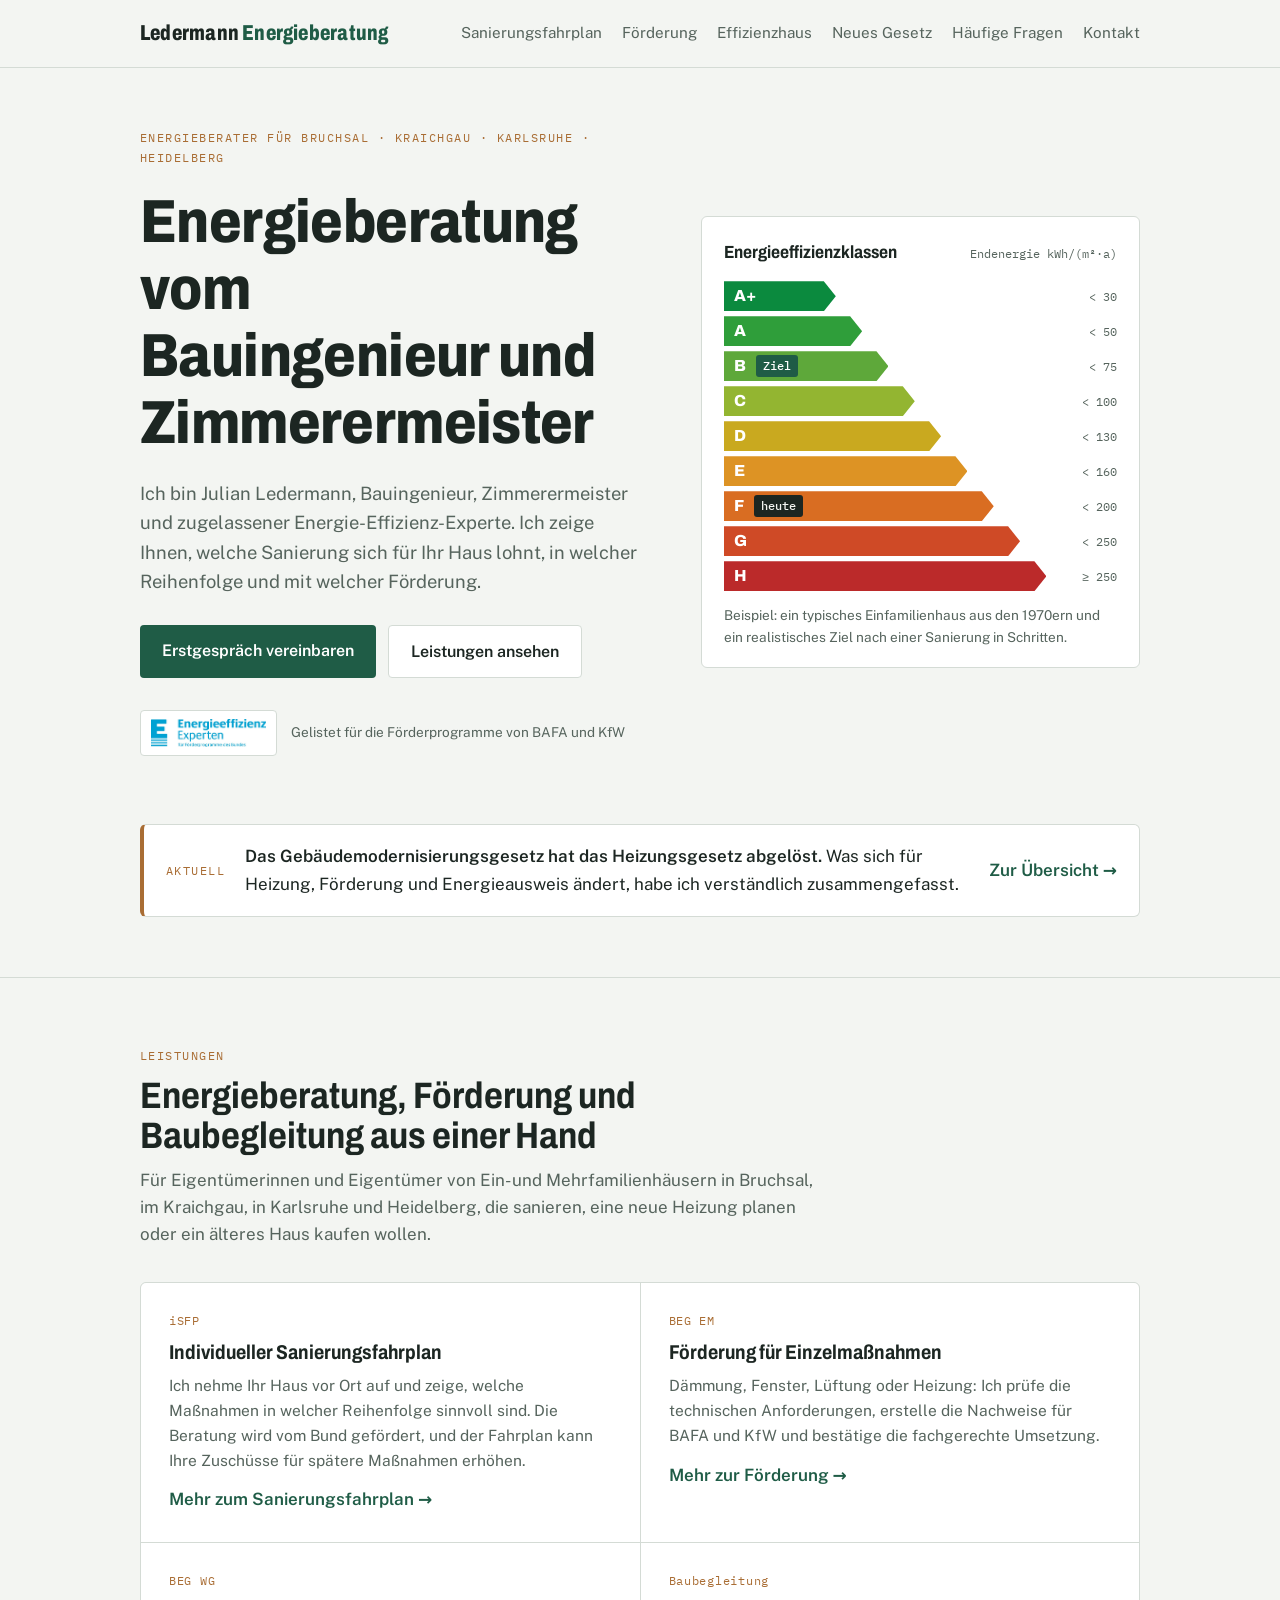
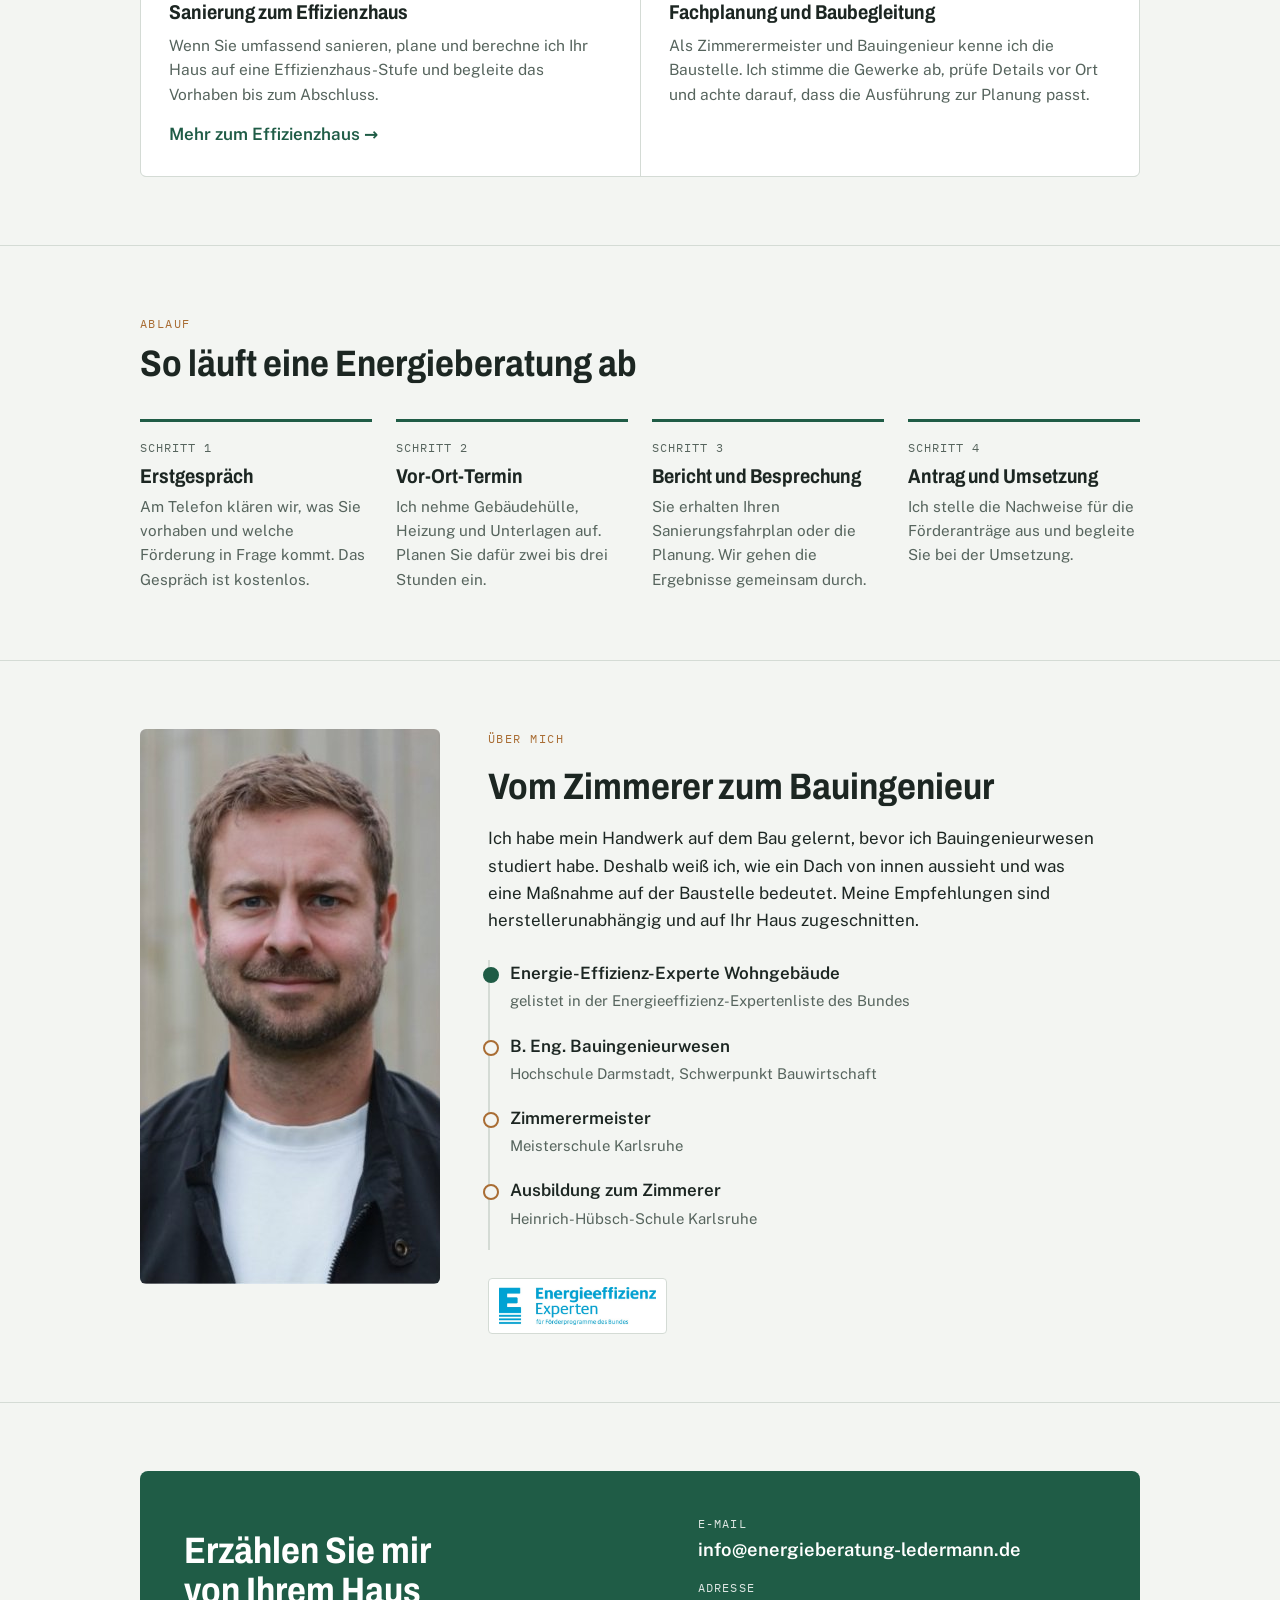
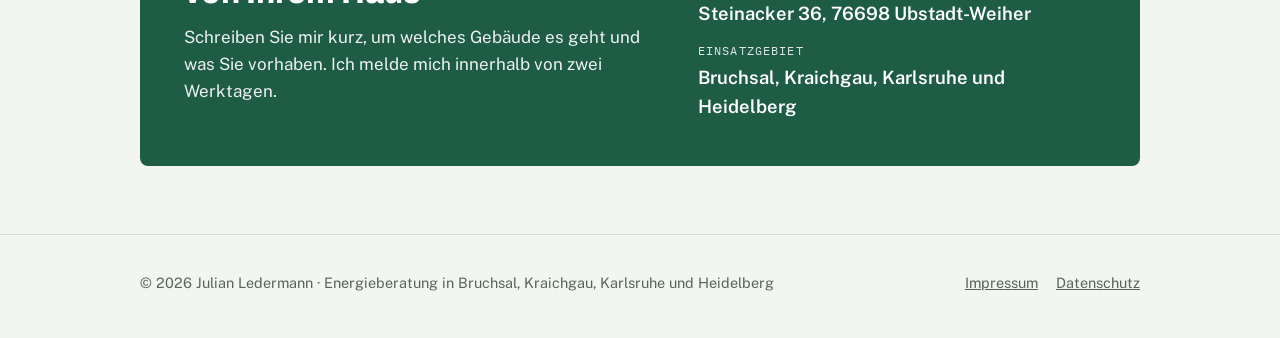
==== index.html @ bfbac35c "Foto ergänzt, Telefon und USt-ID entfernt Co-Authored-By: Claude Opus 5.5 <noreply@anthropic.com> Cl" ====
<!doctype html>
<html lang="de">
<head>
<meta charset="utf-8">
<meta name="viewport" content="width=device-width, initial-scale=1, viewport-fit=cover">
<title>Energieberater in Bruchsal, Karlsruhe & Kraichgau | Julian Ledermann</title>
<meta name="description" content="Energieberatung für Wohngebäude in Bruchsal, im Kraichgau, in Karlsruhe und Heidelberg: Sanierungsfahrplan, BAFA- und KfW-Förderung, Effizienzhaus. Zimmerermeister und Bauingenieur.">
<link rel="canonical" href="https://energieberatung-ledermann.de/">
<meta property="og:type" content="website">
<meta property="og:title" content="Energieberater in Bruchsal, Karlsruhe & Kraichgau | Julian Ledermann">
<meta property="og:description" content="Energieberatung für Wohngebäude in Bruchsal, im Kraichgau, in Karlsruhe und Heidelberg: Sanierungsfahrplan, BAFA- und KfW-Förderung, Effizienzhaus. Zimmerermeister und Bauingenieur.">
<meta property="og:url" content="https://energieberatung-ledermann.de/">
<meta property="og:locale" content="de_DE">
<meta name="claude:viewport-fit-sides" content="cover">
<link rel="stylesheet" href="styles.css">
<script type="application/ld+json">{"@context": "https://schema.org", "@type": "ProfessionalService", "@id": "https://energieberatung-ledermann.de/#business", "name": "Ledermann Energieberatung", "url": "https://energieberatung-ledermann.de/", "description": "Energieberatung für Wohngebäude: individueller Sanierungsfahrplan (iSFP), Förderung für Einzelmaßnahmen und Sanierung zum Effizienzhaus.", "founder": {"@type": "Person", "name": "Julian Ledermann", "jobTitle": "Energieberater, Zimmerermeister, Bauingenieur (B. Eng.)"}, "areaServed": [{"@type": "Place", "name": "Bruchsal"}, {"@type": "Place", "name": "Kraichgau"}, {"@type": "Place", "name": "Karlsruhe"}, {"@type": "Place", "name": "Heidelberg"}], "address": {"@type": "PostalAddress", "streetAddress": "Steinacker 36", "postalCode": "76698", "addressLocality": "Ubstadt-Weiher", "addressRegion": "Baden-Württemberg", "addressCountry": "DE"}, "email": "info@energieberatung-ledermann.de", "knowsAbout": ["Energieberatung", "Sanierungsfahrplan", "BEG-Förderung", "Effizienzhaus", "Gebäudesanierung"]}</script>
<script type="application/ld+json">{"@context": "https://schema.org", "@type": "WebSite", "name": "Ledermann Energieberatung", "url": "https://energieberatung-ledermann.de/"}</script>
</head>
<body>
<header class="top">
  <div class="wrap">
    <a class="logo" href="index.html">Ledermann <span>Energieberatung</span></a>
    <nav class="main" aria-label="Hauptnavigation">
      <a href="sanierungsfahrplan.html">Sanierungsfahrplan</a>
      <a href="foerderung.html">Förderung</a>
      <a href="effizienzhaus.html">Effizienzhaus</a>
      <a href="gebaeudemodernisierungsgesetz.html">Neues Gesetz</a>
      <a href="fragen.html">Häufige Fragen</a>
      <a href="index.html#kontakt">Kontakt</a>
    </nav>
  </div>
</header>
<main id="top">
  <section class="hero">
    <div class="wrap">
      <div class="copy">
        <span class="eyebrow">Energieberater für Bruchsal · Kraichgau · Karlsruhe · Heidelberg</span>
        <h1>Energieberatung vom Bauingenieur und Zimmerermeister</h1>
        <div class="strip">
          <div class="strip-bar" aria-label="Energieklassen A+ bis H, heute F, Ziel B">
            <span class="seg" style="background:#0b8a3e">A+</span>
            <span class="seg" style="background:#2f9e3a">A</span>
            <span class="seg goal" style="background:#5ea83a">B</span>
            <span class="seg" style="background:#93b531">C</span>
            <span class="seg" style="background:#c9a91f">D</span>
            <span class="seg" style="background:#dd9324">E</span>
            <span class="seg now" style="background:#d96d22">F</span>
            <span class="seg" style="background:#cf4a26">G</span>
            <span class="seg" style="background:#bb2a2a">H</span>
          </div>
          <p class="strip-cap">Beispiel: ein typisches Haus aus den 1970ern, von Energieklasse F zu einem realistischen Ziel.</p>
        </div>
        <p class="lead">Ich bin Julian Ledermann, Bauingenieur, Zimmerermeister und zugelassener Energie-Effizienz-Experte. Ich zeige Ihnen, welche Sanierung sich für Ihr Haus lohnt, in welcher Reihenfolge und mit welcher Förderung.</p>
        <div class="cta">
          <a class="btn primary" href="#kontakt">Erstgespräch vereinbaren</a>
          <a class="btn ghost" href="#leistungen">Leistungen ansehen</a>
        </div>
        <div class="seal">
          <img src="eee-logo.jpg" alt="Energieeffizienz-Experten für Förderprogramme des Bundes" width="965" height="234">
          <span>Gelistet für die Förderprogramme von BAFA und KfW</span>
        </div>
      </div>
      <figure class="scale" aria-label="Energieeffizienzklassen nach Gebäudeenergiegesetz">
        <div class="scale-head"><b>Energieeffizienzklassen</b><small>Endenergie kWh/(m²·a)</small></div>
        <div class="rows">
          <div class="row"><div class="bar" style="width:34%;background:#0b8a3e">A+</div><span class="kwh">&lt; 30</span></div>
          <div class="row"><div class="bar" style="width:42%;background:#2f9e3a">A</div><span class="kwh">&lt; 50</span></div>
          <div class="row"><div class="bar" style="width:50%;background:#5ea83a">B<span class="tag goal">Ziel</span></div><span class="kwh">&lt; 75</span></div>
          <div class="row"><div class="bar" style="width:58%;background:#93b531">C</div><span class="kwh">&lt; 100</span></div>
          <div class="row"><div class="bar" style="width:66%;background:#c9a91f">D</div><span class="kwh">&lt; 130</span></div>
          <div class="row"><div class="bar" style="width:74%;background:#dd9324">E</div><span class="kwh">&lt; 160</span></div>
          <div class="row"><div class="bar" style="width:82%;background:#d96d22">F<span class="tag now">heute</span></div><span class="kwh">&lt; 200</span></div>
          <div class="row"><div class="bar" style="width:90%;background:#cf4a26">G</div><span class="kwh">&lt; 250</span></div>
          <div class="row"><div class="bar" style="width:98%;background:#bb2a2a">H</div><span class="kwh">≥ 250</span></div>
        </div>
        <figcaption class="scale-foot">Beispiel: ein typisches Einfamilienhaus aus den 1970ern und ein realistisches Ziel nach einer Sanierung in Schritten.</figcaption>
      </figure>
    </div>
  </section>

  <section class="news">
    <div class="wrap">
      <div class="news-box">
        <span class="eyebrow">Aktuell</span>
        <p><b>Das Gebäudemodernisierungsgesetz hat das Heizungsgesetz abgelöst.</b> Was sich für Heizung, Förderung und Energieausweis ändert, habe ich verständlich zusammengefasst.</p>
        <a class="more" href="gebaeudemodernisierungsgesetz.html">Zur Übersicht</a>
      </div>
    </div>
  </section>

  <section class="block" id="leistungen">
    <div class="wrap">
      <div class="sec-head">
        <span class="eyebrow">Leistungen</span>
        <h2>Energieberatung, Förderung und Baubegleitung aus einer Hand</h2>
        <p>Für Eigentümerinnen und Eigentümer von Ein- und Mehrfamilienhäusern in Bruchsal, im Kraichgau, in Karlsruhe und Heidelberg, die sanieren, eine neue Heizung planen oder ein älteres Haus kaufen wollen.</p>
      </div>
      <div class="services">
        <article class="service">
          <span class="abbr">iSFP</span>
          <h3>Individueller Sanierungsfahrplan</h3>
          <p>Ich nehme Ihr Haus vor Ort auf und zeige, welche Maßnahmen in welcher Reihenfolge sinnvoll sind. Die Beratung wird vom Bund gefördert, und der Fahrplan kann Ihre Zuschüsse für spätere Maßnahmen erhöhen.</p>
          <a class="more" href="sanierungsfahrplan.html">Mehr zum Sanierungsfahrplan</a>
        </article>
        <article class="service">
          <span class="abbr">BEG EM</span>
          <h3>Förderung für Einzelmaßnahmen</h3>
          <p>Dämmung, Fenster, Lüftung oder Heizung: Ich prüfe die technischen Anforderungen, erstelle die Nachweise für BAFA und KfW und bestätige die fachgerechte Umsetzung.</p>
          <a class="more" href="foerderung.html">Mehr zur Förderung</a>
        </article>
        <article class="service">
          <span class="abbr">BEG WG</span>
          <h3>Sanierung zum Effizienzhaus</h3>
          <p>Wenn Sie umfassend sanieren, plane und berechne ich Ihr Haus auf eine Effizienzhaus-Stufe und begleite das Vorhaben bis zum Abschluss.</p>
          <a class="more" href="effizienzhaus.html">Mehr zum Effizienzhaus</a>
        </article>
        <article class="service">
          <span class="abbr">Baubegleitung</span>
          <h3>Fachplanung und Baubegleitung</h3>
          <p>Als Zimmerermeister und Bauingenieur kenne ich die Baustelle. Ich stimme die Gewerke ab, prüfe Details vor Ort und achte darauf, dass die Ausführung zur Planung passt.</p>
        </article>
      </div>
    </div>
  </section>

  <section class="block" id="ablauf">
    <div class="wrap">
      <div class="sec-head">
        <span class="eyebrow">Ablauf</span>
        <h2>So läuft eine Energieberatung ab</h2>
      </div>
      <ol class="steps">
        <li><h3>Erstgespräch</h3><p>Am Telefon klären wir, was Sie vorhaben und welche Förderung in Frage kommt. Das Gespräch ist kostenlos.</p></li>
        <li><h3>Vor-Ort-Termin</h3><p>Ich nehme Gebäudehülle, Heizung und Unterlagen auf. Planen Sie dafür zwei bis drei Stunden ein.</p></li>
        <li><h3>Bericht und Besprechung</h3><p>Sie erhalten Ihren Sanierungsfahrplan oder die Planung. Wir gehen die Ergebnisse gemeinsam durch.</p></li>
        <li><h3>Antrag und Umsetzung</h3><p>Ich stelle die Nachweise für die Förderanträge aus und begleite Sie bei der Umsetzung.</p></li>
      </ol>
    </div>
  </section>

  <section class="block" id="ueber-mich">
    <div class="wrap about">
      <img class="portrait" src="julian-ledermann.jpg" alt="Julian Ledermann, Energieberater, Bauingenieur und Zimmerermeister" width="444" height="555">
      <div class="text">
        <span class="eyebrow">Über mich</span>
        <h2>Vom Zimmerer zum Bauingenieur</h2>
        <p>Ich habe mein Handwerk auf dem Bau gelernt, bevor ich Bauingenieurwesen studiert habe. Deshalb weiß ich, wie ein Dach von innen aussieht und was eine Maßnahme auf der Baustelle bedeutet. Meine Empfehlungen sind herstellerunabhängig und auf Ihr Haus zugeschnitten.</p>
        <ul class="timeline">
          <li><b>Energie-Effizienz-Experte Wohngebäude</b><span>gelistet in der Energieeffizienz-Expertenliste des Bundes</span></li>
          <li><b>B. Eng. Bauingenieurwesen</b><span>Hochschule Darmstadt, Schwerpunkt Bauwirtschaft</span></li>
          <li><b>Zimmerermeister</b><span>Meisterschule Karlsruhe</span></li>
          <li><b>Ausbildung zum Zimmerer</b><span>Heinrich-Hübsch-Schule Karlsruhe</span></li>
        </ul>
        <div class="seal"><img src="eee-logo.jpg" alt="Energieeffizienz-Experten für Förderprogramme des Bundes" width="965" height="234"></div>
      </div>
    </div>
  </section>

  <section class="block" id="kontakt">
    <div class="wrap">
      <div class="contact">
        <div>
          <h2>Erzählen Sie mir von Ihrem Haus</h2>
          <p>Schreiben Sie mir kurz, um welches Gebäude es geht und was Sie vorhaben. Ich melde mich innerhalb von zwei Werktagen.</p>
        </div>
        <dl>
          <div><dt>E-Mail</dt><dd>info@energieberatung-ledermann.de</dd></div>
          <div><dt>Adresse</dt><dd>Steinacker 36, 76698 Ubstadt-Weiher</dd></div>
          <div><dt>Einsatzgebiet</dt><dd>Bruchsal, Kraichgau, Karlsruhe und Heidelberg</dd></div>
        </dl>
      </div>
    </div>
  </section>
</main>
<footer>
  <div class="wrap">
    <span>© 2026 Julian Ledermann · Energieberatung in Bruchsal, Kraichgau, Karlsruhe und Heidelberg</span>
    <nav aria-label="Rechtliches">
      <a href="impressum.html">Impressum</a>
      <a href="datenschutz.html">Datenschutz</a>
    </nav>
  </div>
</footer>
</body>
</html>
---- styles.css ----
/* Schriften lokal eingebunden (keine Verbindung zu Google) */
@font-face { font-family: "Archivo"; src: url("fonts/archivo-latin-wdth-normal.woff2") format("woff2"); font-weight: 100 900; font-stretch: 62% 125%; font-style: normal; font-display: swap; }
@font-face { font-family: "Public Sans"; src: url("fonts/public-sans-latin-400-normal.woff2") format("woff2"); font-weight: 400; font-display: swap; }
@font-face { font-family: "Public Sans"; src: url("fonts/public-sans-latin-500-normal.woff2") format("woff2"); font-weight: 500; font-display: swap; }
@font-face { font-family: "Public Sans"; src: url("fonts/public-sans-latin-600-normal.woff2") format("woff2"); font-weight: 600; font-display: swap; }
@font-face { font-family: "IBM Plex Mono"; src: url("fonts/ibm-plex-mono-latin-400-normal.woff2") format("woff2"); font-weight: 400; font-display: swap; }
@font-face { font-family: "IBM Plex Mono"; src: url("fonts/ibm-plex-mono-latin-500-normal.woff2") format("woff2"); font-weight: 500; font-display: swap; }

/* Layout: schmale Textspalte, Energieklassen-Skala als roter Faden; immer hell */
:root {
  --bg: #f3f5f2;
  --surface: #ffffff;
  --fg: #1c2622;
  --muted: #56645d;
  --line: #d4dbd5;
  --accent: #1f5c46;
  --accent-ink: #ffffff;
  --wood: #a96d34;
  --ph: #fff4d6;
  --ph-line: #d9a93a;
  --font-display: "Archivo", "Arial Narrow", system-ui, sans-serif;
  --font-body: "Public Sans", system-ui, -apple-system, "Segoe UI", sans-serif;
  --font-mono: "IBM Plex Mono", ui-monospace, Menlo, monospace;
  color-scheme: light;
}
:root[data-theme="dark"] { color-scheme: light; }
* { box-sizing: border-box; }
html { scroll-behavior: smooth; }
@media (prefers-reduced-motion: reduce) { html { scroll-behavior: auto; } }
body {
  margin: 0; background: var(--bg); color: var(--fg);
  font-family: var(--font-body); font-size: 17px; line-height: 1.6;
}
img { max-width: 100%; }
.wrap {
  max-width: 1040px; margin: 0 auto;
  padding-left: max(20px, env(safe-area-inset-left, 0px));
  padding-right: max(20px, env(safe-area-inset-right, 0px));
}
h1, h2, h3 { font-family: var(--font-display); font-stretch: 85%; line-height: 1.1; text-wrap: balance; margin: 0; }
h1 { font-size: clamp(2.2rem, 5.6vw, 3.8rem); font-weight: 800; letter-spacing: -0.01em; }
h2 { font-size: clamp(1.6rem, 3.4vw, 2.3rem); font-weight: 700; }
h3 { font-size: 1.25rem; font-weight: 700; }
p { margin: 0; }
a { color: var(--accent); }
a:focus-visible, button:focus-visible, summary:focus-visible { outline: 3px solid var(--wood); outline-offset: 3px; }
.eyebrow { font-family: var(--font-mono); font-size: 0.78rem; letter-spacing: 0.12em; text-transform: uppercase; color: var(--wood); }
.ph { background: var(--ph); outline: 1px dashed var(--ph-line); border-radius: 3px; padding: 0 4px; color: var(--fg); }

/* Header */
header.top { border-bottom: 1px solid var(--line); background: var(--bg); }
header.top .wrap { display: flex; justify-content: space-between; align-items: center; gap: 12px 24px; padding-block: 16px; flex-wrap: wrap; }
.logo { font-family: var(--font-display); font-weight: 800; font-stretch: 75%; font-size: 1.35rem; text-decoration: none; color: var(--fg); letter-spacing: 0.01em; }
.logo span { color: var(--accent); }
nav.main { display: flex; gap: 6px 20px; flex-wrap: wrap; }
nav.main a { color: var(--muted); text-decoration: none; font-size: 0.95rem; }
nav.main a:hover, nav.main a[aria-current="page"] { color: var(--fg); }
nav.main a[aria-current="page"] { text-decoration: underline; text-decoration-color: var(--wood); text-underline-offset: 5px; text-decoration-thickness: 2px; }

/* Hero Startseite */
.hero .wrap { display: grid; grid-template-columns: 1.15fr 1fr; gap: 56px; padding-block: 60px 68px; align-items: center; }
.hero .copy { display: grid; gap: 22px; min-width: 0; }
.lead { font-size: 1.15rem; color: var(--muted); max-width: 34em; }
.cta { display: flex; gap: 12px; flex-wrap: wrap; margin-top: 6px; }
.btn { display: inline-block; padding: 13px 22px; border-radius: 4px; font-weight: 600; text-decoration: none; font-size: 1rem; }
.btn.primary { background: var(--accent); color: var(--accent-ink); }
.btn.ghost { border: 1.5px solid var(--line); color: var(--fg); background: var(--surface); }
.seal { display: flex; align-items: center; gap: 14px; flex-wrap: wrap; margin-top: 10px; font-size: 0.85rem; color: var(--muted); }
.seal img { display: block; height: 46px; width: auto; background: #fff; padding: 8px 10px; border-radius: 4px; border: 1px solid var(--line); }
.about .seal img { height: 56px; }

/* Energieklassen-Skala */
.scale { background: var(--surface); border: 1px solid var(--line); border-radius: 6px; padding: 22px 22px 18px; min-width: 0; margin: 0; }
.scale-head { display: flex; justify-content: space-between; align-items: baseline; margin-bottom: 14px; gap: 8px; flex-wrap: wrap; }
.scale-head b { font-family: var(--font-display); font-stretch: 85%; font-size: 1.1rem; }
.scale-head small { font-family: var(--font-mono); font-size: 0.72rem; color: var(--muted); }
.rows { display: grid; gap: 5px; }
.row { display: grid; grid-template-columns: 1fr auto; align-items: center; gap: 10px; }
.bar { height: 30px; display: flex; align-items: center; padding-left: 10px; color: #fff; font-family: var(--font-display); font-weight: 800; font-size: 1rem; clip-path: polygon(0 0, calc(100% - 12px) 0, 100% 50%, calc(100% - 12px) 100%, 0 100%); }
.row .kwh { font-family: var(--font-mono); font-size: 0.75rem; color: var(--muted); font-variant-numeric: tabular-nums; min-width: 4.5em; text-align: right; }
.tag { font-family: var(--font-mono); font-size: 0.72rem; font-weight: 500; padding: 2px 7px; border-radius: 3px; margin-left: 10px; white-space: nowrap; }
.tag.now { background: var(--fg); color: var(--bg); }
.tag.goal { background: var(--accent); color: var(--accent-ink); }
.scale-foot { margin-top: 14px; font-size: 0.85rem; color: var(--muted); }

/* Abschnitte */
section.block { padding-block: 68px; border-top: 1px solid var(--line); }
.sec-head { display: grid; gap: 10px; margin-bottom: 34px; max-width: 40em; }
.sec-head p { color: var(--muted); }

.services { display: grid; grid-template-columns: repeat(2, 1fr); gap: 1px; background: var(--line); border: 1px solid var(--line); border-radius: 6px; overflow: hidden; }
.service { background: var(--surface); padding: 28px; display: grid; gap: 10px; align-content: start; min-width: 0; }
.service .abbr { font-family: var(--font-mono); font-size: 0.78rem; color: var(--wood); letter-spacing: 0.06em; }
.service p { color: var(--muted); font-size: 0.97rem; }
.more { font-weight: 600; text-decoration: none; margin-top: 4px; }
.more::after { content: " →"; }

.steps { display: grid; grid-template-columns: repeat(4, 1fr); gap: 24px; list-style: none; padding: 0; margin: 0; counter-reset: s; }
.steps li { counter-increment: s; display: grid; gap: 8px; align-content: start; border-top: 3px solid var(--accent); padding-top: 16px; min-width: 0; }
.steps li::before { content: "Schritt " counter(s); font-family: var(--font-mono); font-size: 0.75rem; color: var(--muted); letter-spacing: 0.08em; text-transform: uppercase; }
.steps p { color: var(--muted); font-size: 0.95rem; }

.about { display: grid; grid-template-columns: 300px 1fr; gap: 48px; align-items: start; }
.photo { aspect-ratio: 4 / 5; max-width: 100%; border-radius: 6px; background: repeating-linear-gradient(135deg, var(--surface) 0 12px, var(--bg) 12px 24px); border: 1px dashed var(--ph-line); display: grid; place-items: center; text-align: center; color: var(--muted); font-size: 0.9rem; padding: 20px; }
.about .text { display: grid; gap: 18px; min-width: 0; }
.about .text > p { max-width: 36em; }
.timeline { list-style: none; padding: 0; margin: 8px 0 0; display: grid; border-left: 2px solid var(--line); }
.timeline li { padding: 0 0 18px 20px; position: relative; }
.timeline li::before { content: ""; position: absolute; left: -7px; top: 7px; width: 12px; height: 12px; border-radius: 50%; background: var(--bg); border: 2px solid var(--wood); }
.timeline li:first-child::before { background: var(--accent); border-color: var(--accent); }
.timeline b { display: block; font-weight: 600; }
.timeline span { color: var(--muted); font-size: 0.93rem; }

.places { display: flex; flex-wrap: wrap; gap: 8px; margin-top: 4px; }
.places span { font-family: var(--font-mono); font-size: 0.8rem; border: 1px solid var(--line); background: var(--surface); padding: 4px 10px; border-radius: 999px; color: var(--fg); }

.contact { background: var(--accent); color: var(--accent-ink); border-radius: 8px; padding: 44px; display: grid; grid-template-columns: 1.2fr 1fr; gap: 36px; align-items: center; }
.contact h2 { color: var(--accent-ink); }
.contact p { opacity: 0.92; margin-top: 12px; }
.contact dl { margin: 0; display: grid; gap: 14px; }
.contact dt { font-family: var(--font-mono); font-size: 0.72rem; letter-spacing: 0.1em; text-transform: uppercase; opacity: 0.85; }
.contact dd { margin: 2px 0 0; font-size: 1.15rem; font-weight: 600; word-break: break-word; }
.contact a { color: var(--accent-ink); }

/* Unterseiten */
.page-hero .wrap { padding-block: 52px 40px; display: grid; gap: 18px; }
.crumbs { font-size: 0.85rem; color: var(--muted); }
.crumbs a { color: var(--muted); }
.prose { max-width: 42em; display: grid; gap: 18px; }
.prose h2 { margin-top: 26px; }
.prose ul { margin: 0; padding-left: 1.2em; display: grid; gap: 8px; }
.prose li::marker { color: var(--wood); }
.content { padding-block: 8px 64px; }
.split { display: grid; grid-template-columns: 1fr 300px; gap: 48px; align-items: start; }
.aside { background: var(--surface); border: 1px solid var(--line); border-radius: 6px; padding: 24px; display: grid; gap: 12px; position: sticky; top: calc(env(safe-area-inset-top, 0px) + 20px); }
.aside h3 { font-size: 1.1rem; }
.aside p { color: var(--muted); font-size: 0.95rem; }
.note { border-left: 3px solid var(--wood); padding: 4px 0 4px 16px; color: var(--muted); font-size: 0.95rem; }

.faq { display: grid; gap: 0; max-width: 46em; border-top: 1px solid var(--line); }
.faq details { border-bottom: 1px solid var(--line); }
.faq summary { cursor: pointer; padding: 20px 36px 20px 0; font-family: var(--font-display); font-stretch: 85%; font-weight: 700; font-size: 1.2rem; list-style: none; position: relative; }
.faq summary::-webkit-details-marker { display: none; }
.faq summary::after { content: "+"; position: absolute; right: 4px; top: 16px; font-size: 1.5rem; color: var(--wood); font-family: var(--font-mono); }
.faq details[open] summary::after { content: "–"; }
.faq .answer { padding: 0 0 22px; display: grid; gap: 12px; color: var(--fg); }

.draft { background: var(--ph); border: 1px dashed var(--ph-line); border-radius: 6px; padding: 18px 20px; font-size: 0.95rem; }

footer { padding-block: 36px 44px; color: var(--muted); font-size: 0.9rem; border-top: 1px solid var(--line); }
footer .wrap { display: flex; justify-content: space-between; gap: 16px; flex-wrap: wrap; }
footer a { color: var(--muted); }
footer nav { display: flex; gap: 6px 18px; flex-wrap: wrap; }

@media (max-width: 860px) {
  .hero .wrap { grid-template-columns: 1fr; gap: 40px; padding-block: 40px 52px; }
  .steps { grid-template-columns: repeat(2, 1fr); }
  .about, .split { grid-template-columns: 1fr; }
  .aside { position: static; }
  .photo { max-width: 260px; }
  .contact { grid-template-columns: 1fr; padding: 32px 24px; }
}
@media (max-width: 560px) {
  body { font-size: 16px; }
  .services, .steps { grid-template-columns: 1fr; }
  section.block { padding-block: 52px; }
}

/* Energieklassen-Streifen für schmale Bildschirme */
.strip { display: none; }
@media (max-width: 860px) {
  .hero .scale { display: none; }
  .strip { display: grid; gap: 8px; }
  .strip-bar { display: grid; grid-template-columns: repeat(9, 1fr); gap: 3px; padding-top: 22px; }
  .seg { position: relative; display: grid; place-items: center; height: 34px; color: #fff; font-family: var(--font-display); font-weight: 800; font-size: 0.95rem; border-radius: 2px; }
  .seg.now, .seg.goal { outline: 2.5px solid var(--fg); outline-offset: 1px; z-index: 1; }
  .seg.goal { outline-color: var(--accent); }
  .seg.now::before, .seg.goal::before { position: absolute; bottom: calc(100% + 5px); left: 50%; transform: translateX(-50%); font-family: var(--font-mono); font-size: 0.68rem; font-weight: 500; padding: 1px 6px; border-radius: 3px; white-space: nowrap; }
  .seg.now::before { content: "heute"; background: var(--fg); color: var(--bg); }
  .seg.goal::before { content: "Ziel"; background: var(--accent); color: var(--accent-ink); }
  .strip-cap { font-size: 0.85rem; color: var(--muted); }
}

/* Hinweis-Band Startseite */
.news .wrap { padding-block: 0 8px; }
.news-box { display: grid; grid-template-columns: auto 1fr auto; gap: 8px 20px; align-items: center; background: var(--surface); border: 1px solid var(--line); border-left: 4px solid var(--wood); border-radius: 6px; padding: 18px 22px; margin-bottom: 52px; }
.news-box p { color: var(--fg); }
.news-box .more { white-space: nowrap; margin: 0; }
@media (max-width: 860px) { .news-box { grid-template-columns: 1fr; } }

/* Tabellen */
.table-wrap { overflow-x: auto; }
.steps-table { border-collapse: collapse; width: 100%; max-width: 32em; font-variant-numeric: tabular-nums; }
.steps-table th, .steps-table td { text-align: left; padding: 9px 14px 9px 0; border-bottom: 1px solid var(--line); }
.steps-table th { font-family: var(--font-mono); font-size: 0.75rem; letter-spacing: 0.08em; text-transform: uppercase; color: var(--muted); font-weight: 500; }
.steps-table td:first-child { font-family: var(--font-mono); width: 5em; }

/* Lange deutsche Wörter umbrechen statt die Seite zu verbreitern */
h1, h2, h3 { hyphens: auto; -webkit-hyphens: auto; overflow-wrap: break-word; }
.prose, .split > * { min-width: 0; }
@media (max-width: 560px) { h1 { font-size: 2rem; } h2 { font-size: 1.5rem; } }

/* Portrait */
.portrait { display: block; width: 100%; max-width: 100%; aspect-ratio: 4 / 5; object-fit: cover; border-radius: 6px; }
@media (max-width: 860px) { .portrait { max-width: 260px; } }
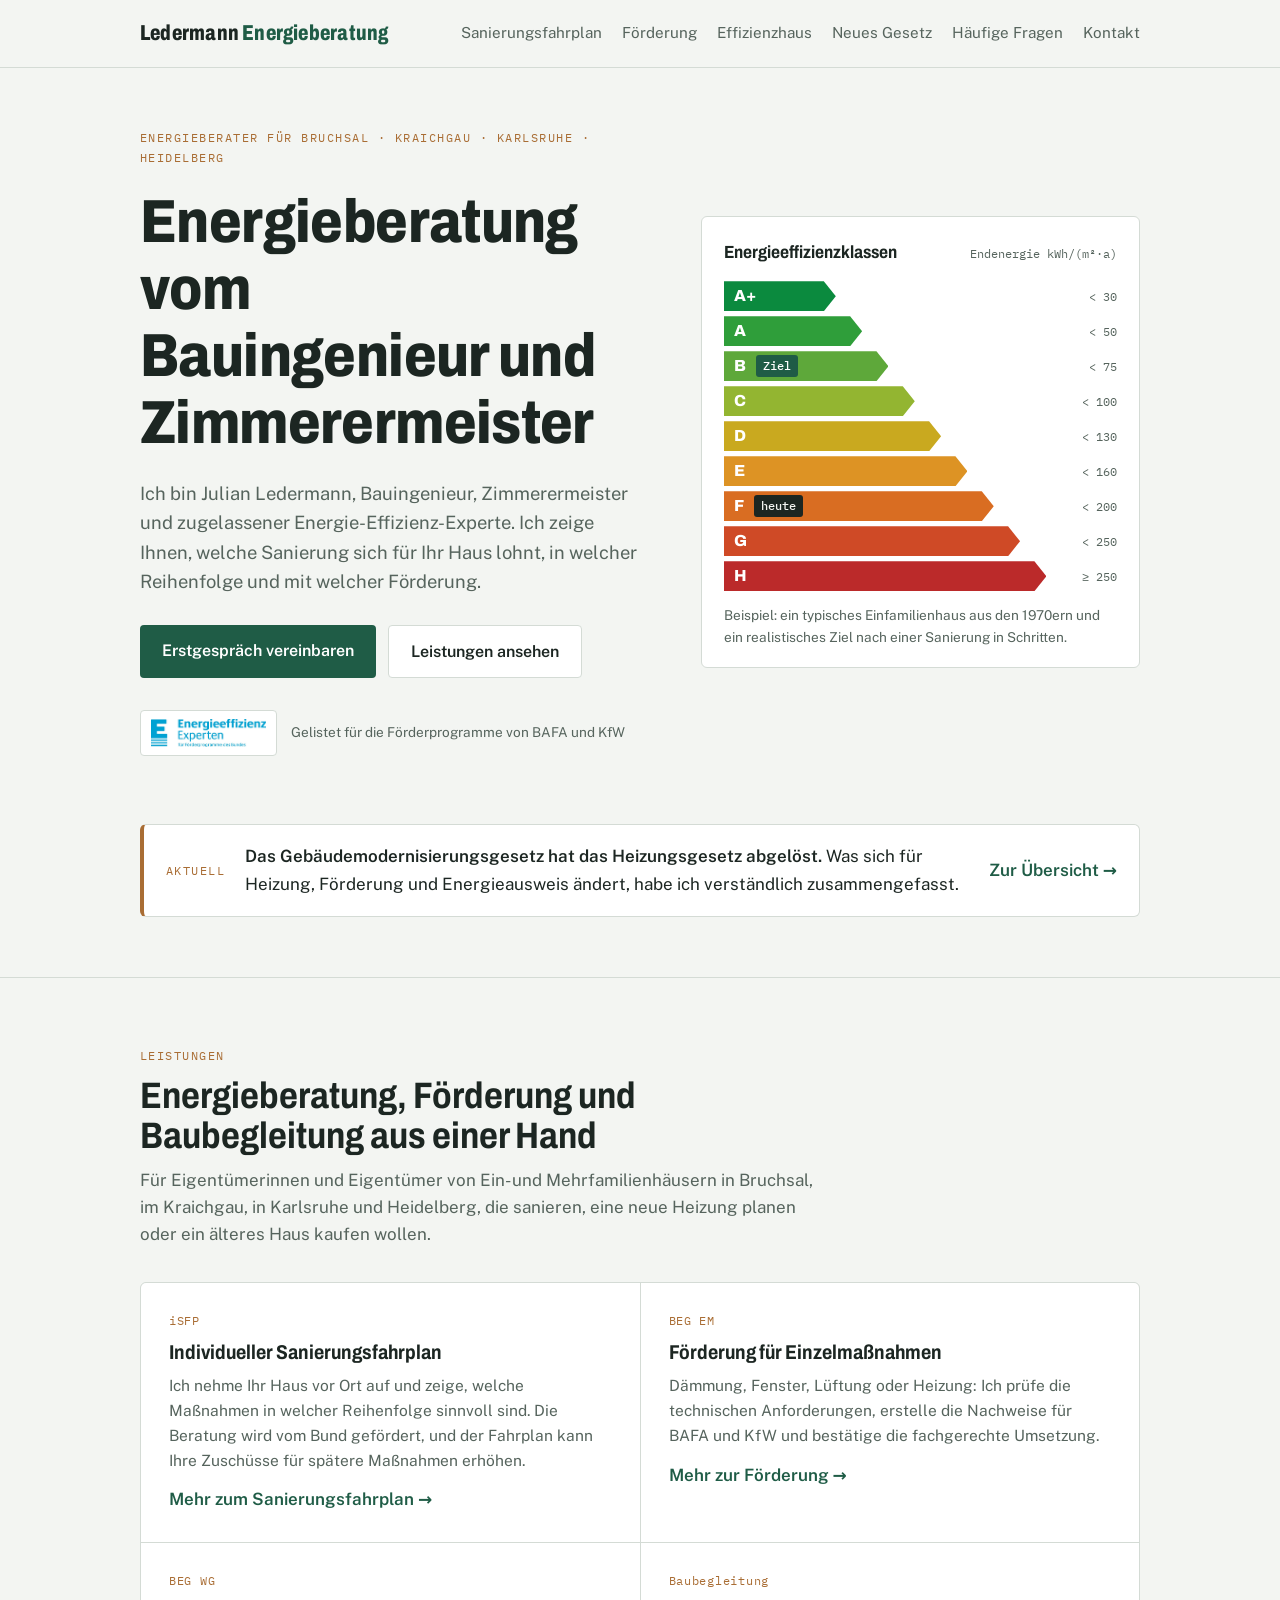
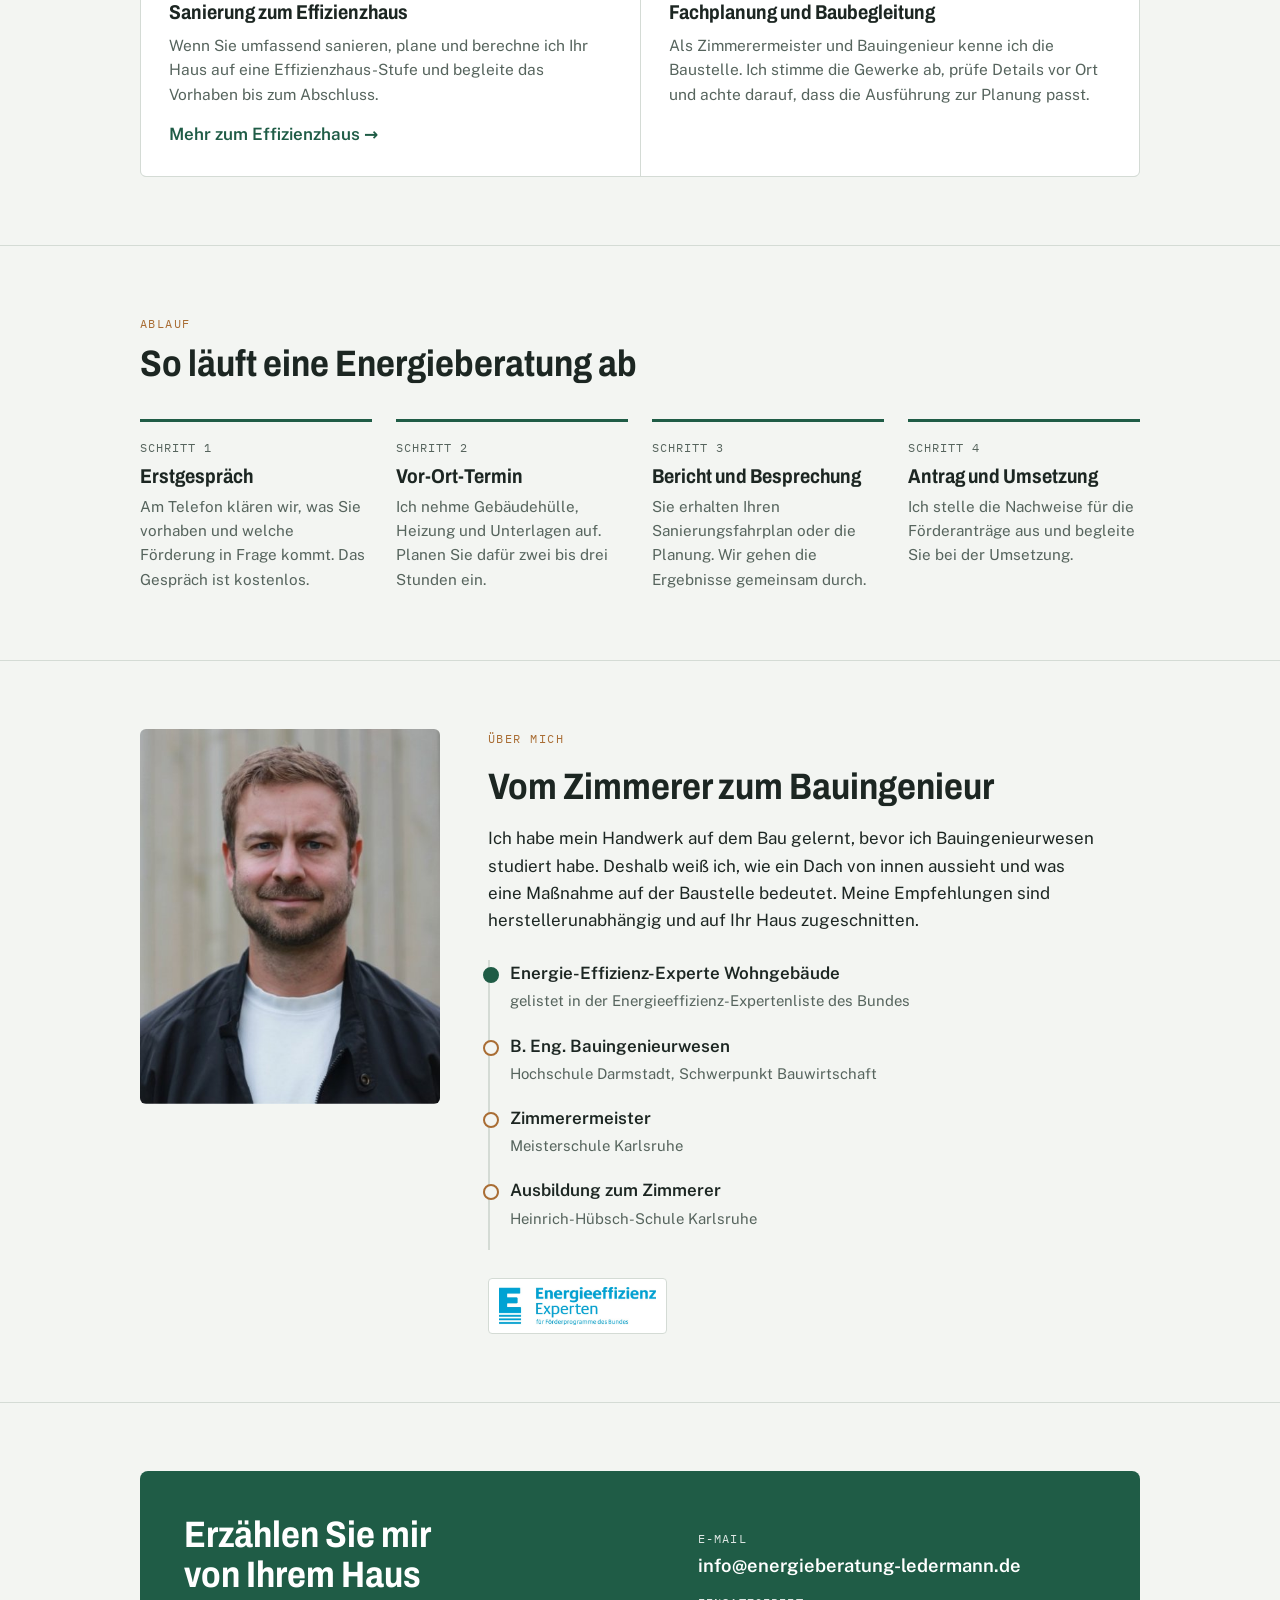
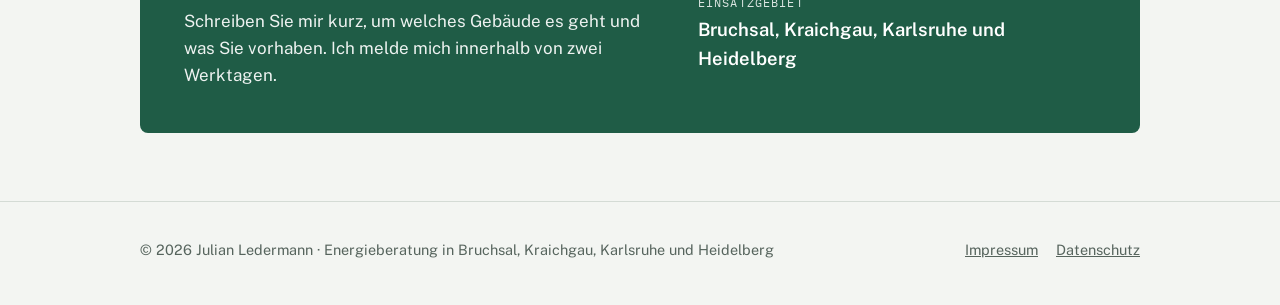
==== commit 92eb2a47: "Anschrift von der Startseite entfernt Co-Authored-By: Claude Opus 5.5 <noreply@anthropic.com> Claude" ====
--- a/index.html
+++ b/index.html
@@ -13,7 +13,7 @@
 <meta property="og:locale" content="de_DE">
 <meta name="claude:viewport-fit-sides" content="cover">
 <link rel="stylesheet" href="styles.css">
-<script type="application/ld+json">{"@context": "https://schema.org", "@type": "ProfessionalService", "@id": "https://energieberatung-ledermann.de/#business", "name": "Ledermann Energieberatung", "url": "https://energieberatung-ledermann.de/", "description": "Energieberatung für Wohngebäude: individueller Sanierungsfahrplan (iSFP), Förderung für Einzelmaßnahmen und Sanierung zum Effizienzhaus.", "founder": {"@type": "Person", "name": "Julian Ledermann", "jobTitle": "Energieberater, Zimmerermeister, Bauingenieur (B. Eng.)"}, "areaServed": [{"@type": "Place", "name": "Bruchsal"}, {"@type": "Place", "name": "Kraichgau"}, {"@type": "Place", "name": "Karlsruhe"}, {"@type": "Place", "name": "Heidelberg"}], "address": {"@type": "PostalAddress", "streetAddress": "Steinacker 36", "postalCode": "76698", "addressLocality": "Ubstadt-Weiher", "addressRegion": "Baden-Württemberg", "addressCountry": "DE"}, "email": "info@energieberatung-ledermann.de", "knowsAbout": ["Energieberatung", "Sanierungsfahrplan", "BEG-Förderung", "Effizienzhaus", "Gebäudesanierung"]}</script>
+<script type="application/ld+json">{"@context": "https://schema.org", "@type": "ProfessionalService", "@id": "https://energieberatung-ledermann.de/#business", "name": "Ledermann Energieberatung", "url": "https://energieberatung-ledermann.de/", "description": "Energieberatung für Wohngebäude: individueller Sanierungsfahrplan (iSFP), Förderung für Einzelmaßnahmen und Sanierung zum Effizienzhaus.", "founder": {"@type": "Person", "name": "Julian Ledermann", "jobTitle": "Energieberater, Zimmerermeister, Bauingenieur (B. Eng.)"}, "areaServed": [{"@type": "Place", "name": "Bruchsal"}, {"@type": "Place", "name": "Kraichgau"}, {"@type": "Place", "name": "Karlsruhe"}, {"@type": "Place", "name": "Heidelberg"}], "address": {"@type": "PostalAddress", "postalCode": "76698", "addressLocality": "Ubstadt-Weiher", "addressRegion": "Baden-Württemberg", "addressCountry": "DE"}, "email": "info@energieberatung-ledermann.de", "knowsAbout": ["Energieberatung", "Sanierungsfahrplan", "BEG-Förderung", "Effizienzhaus", "Gebäudesanierung"]}</script>
 <script type="application/ld+json">{"@context": "https://schema.org", "@type": "WebSite", "name": "Ledermann Energieberatung", "url": "https://energieberatung-ledermann.de/"}</script>
 </head>
 <body>
@@ -165,7 +165,6 @@
         </div>
         <dl>
           <div><dt>E-Mail</dt><dd>info@energieberatung-ledermann.de</dd></div>
-          <div><dt>Adresse</dt><dd>Steinacker 36, 76698 Ubstadt-Weiher</dd></div>
           <div><dt>Einsatzgebiet</dt><dd>Bruchsal, Kraichgau, Karlsruhe und Heidelberg</dd></div>
         </dl>
       </div>
--- a/styles.css
+++ b/styles.css
@@ -201,5 +201,5 @@
 @media (max-width: 560px) { h1 { font-size: 2rem; } h2 { font-size: 1.5rem; } }
 
 /* Portrait */
-.portrait { display: block; width: 100%; max-width: 100%; aspect-ratio: 4 / 5; object-fit: cover; border-radius: 6px; }
+.portrait { display: block; width: 100%; height: auto; max-width: 100%; aspect-ratio: 4 / 5; object-fit: cover; border-radius: 6px; }
 @media (max-width: 860px) { .portrait { max-width: 260px; } }
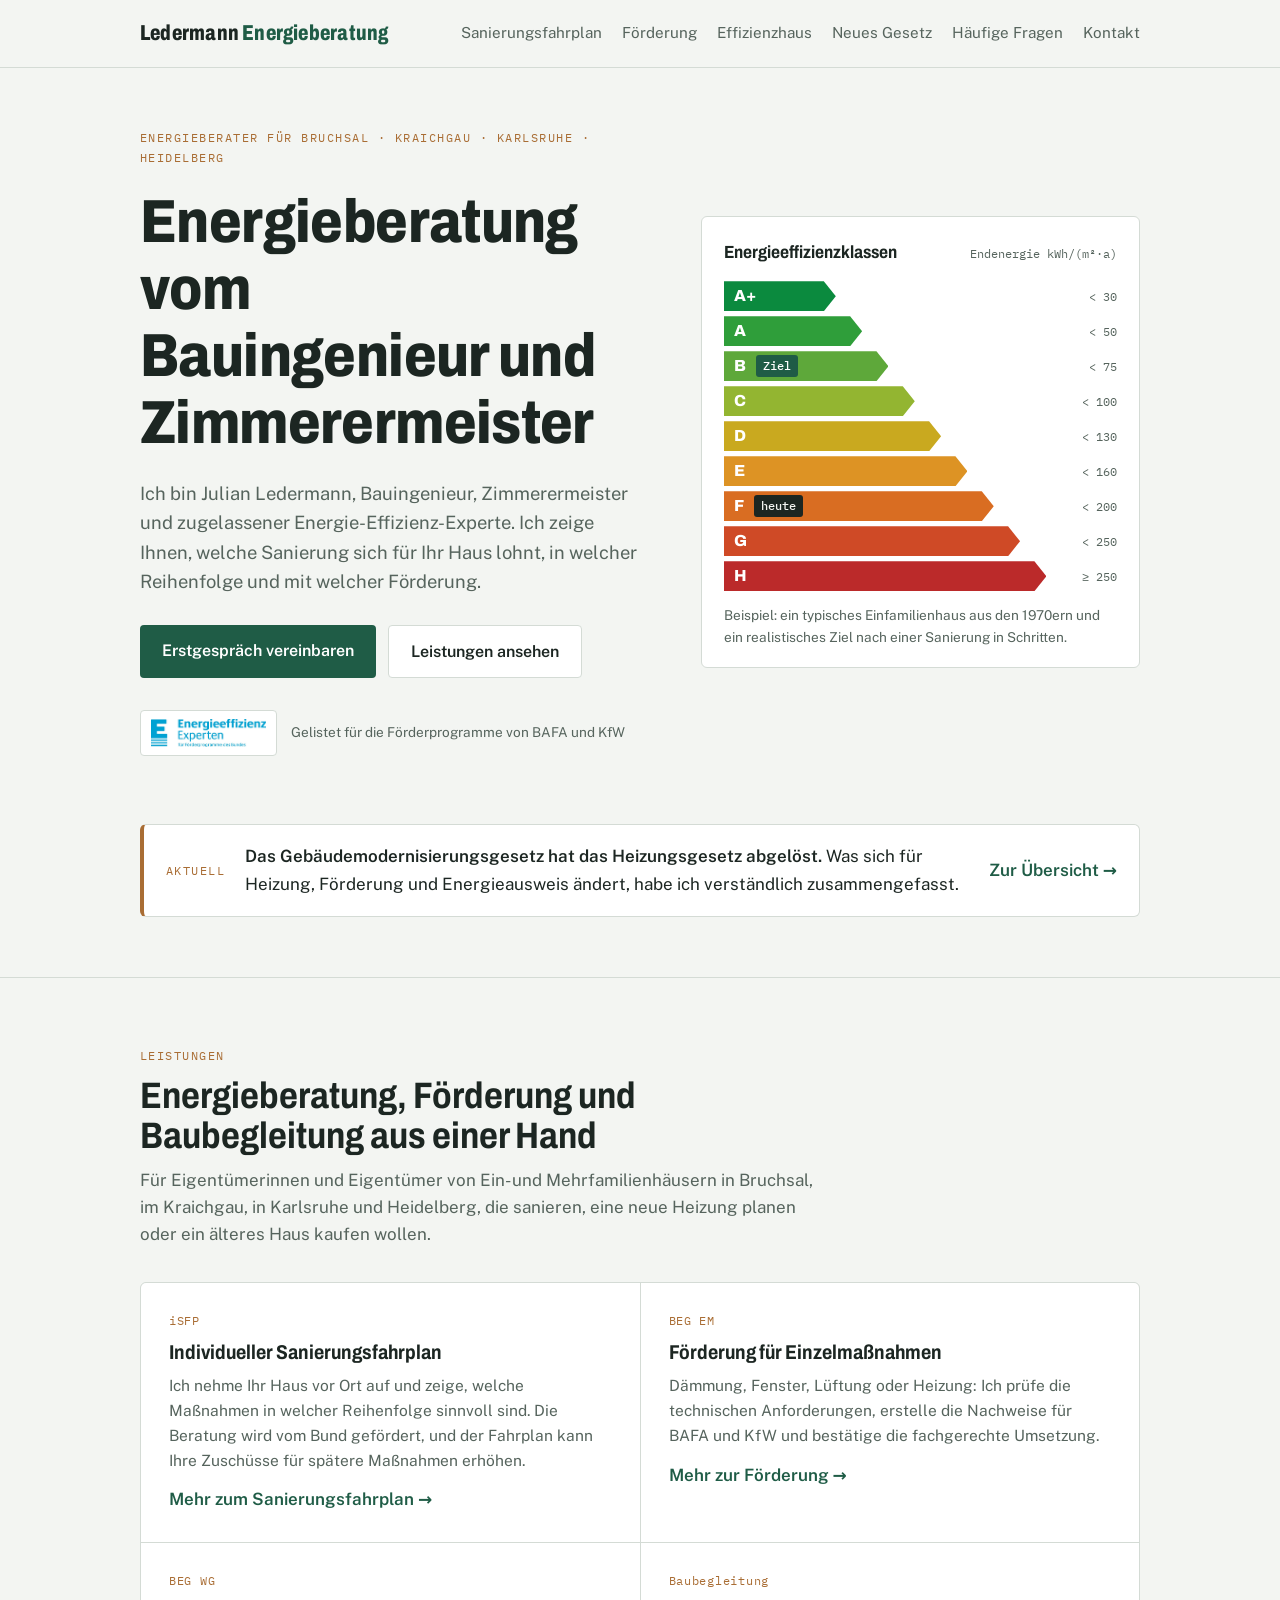
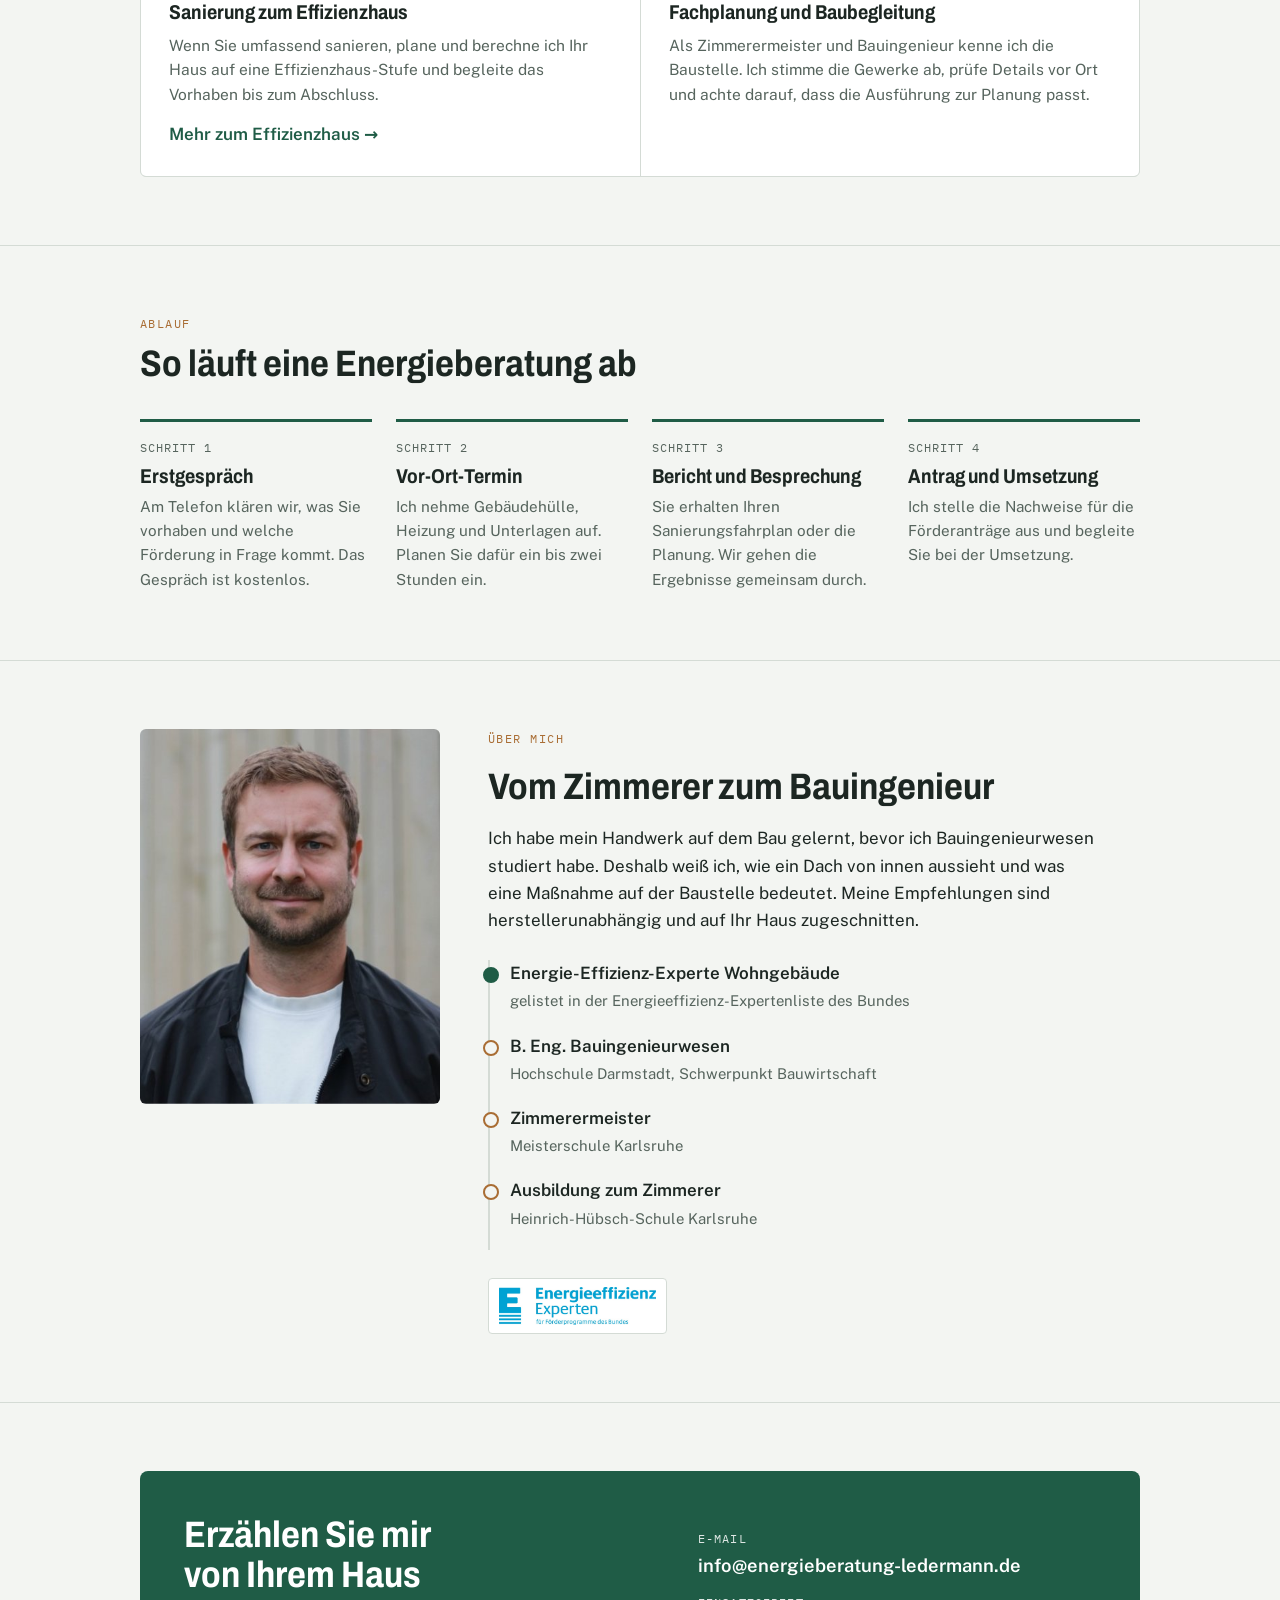
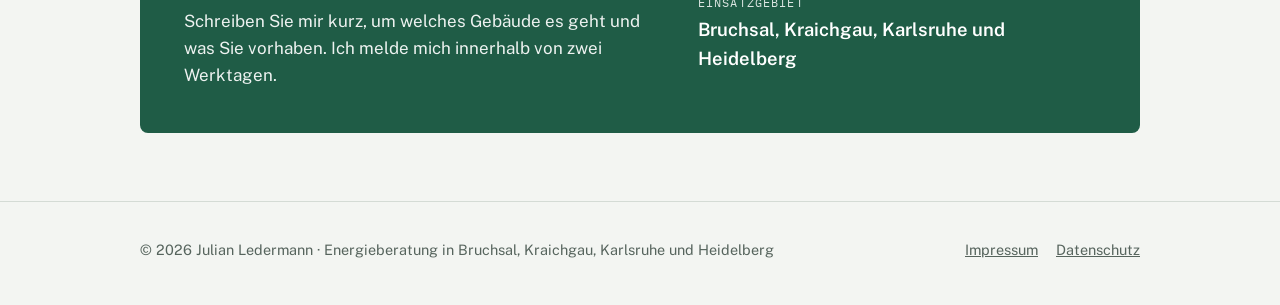
==== commit 0667c982: "Dauer des Vor-Ort-Termins angepasst Co-Authored-By: Claude Opus 5.5 <noreply@anthropic.com> Claude-S" ====
--- a/index.html
+++ b/index.html
@@ -131,7 +131,7 @@
       </div>
       <ol class="steps">
         <li><h3>Erstgespräch</h3><p>Am Telefon klären wir, was Sie vorhaben und welche Förderung in Frage kommt. Das Gespräch ist kostenlos.</p></li>
-        <li><h3>Vor-Ort-Termin</h3><p>Ich nehme Gebäudehülle, Heizung und Unterlagen auf. Planen Sie dafür zwei bis drei Stunden ein.</p></li>
+        <li><h3>Vor-Ort-Termin</h3><p>Ich nehme Gebäudehülle, Heizung und Unterlagen auf. Planen Sie dafür ein bis zwei Stunden ein.</p></li>
         <li><h3>Bericht und Besprechung</h3><p>Sie erhalten Ihren Sanierungsfahrplan oder die Planung. Wir gehen die Ergebnisse gemeinsam durch.</p></li>
         <li><h3>Antrag und Umsetzung</h3><p>Ich stelle die Nachweise für die Förderanträge aus und begleite Sie bei der Umsetzung.</p></li>
       </ol>
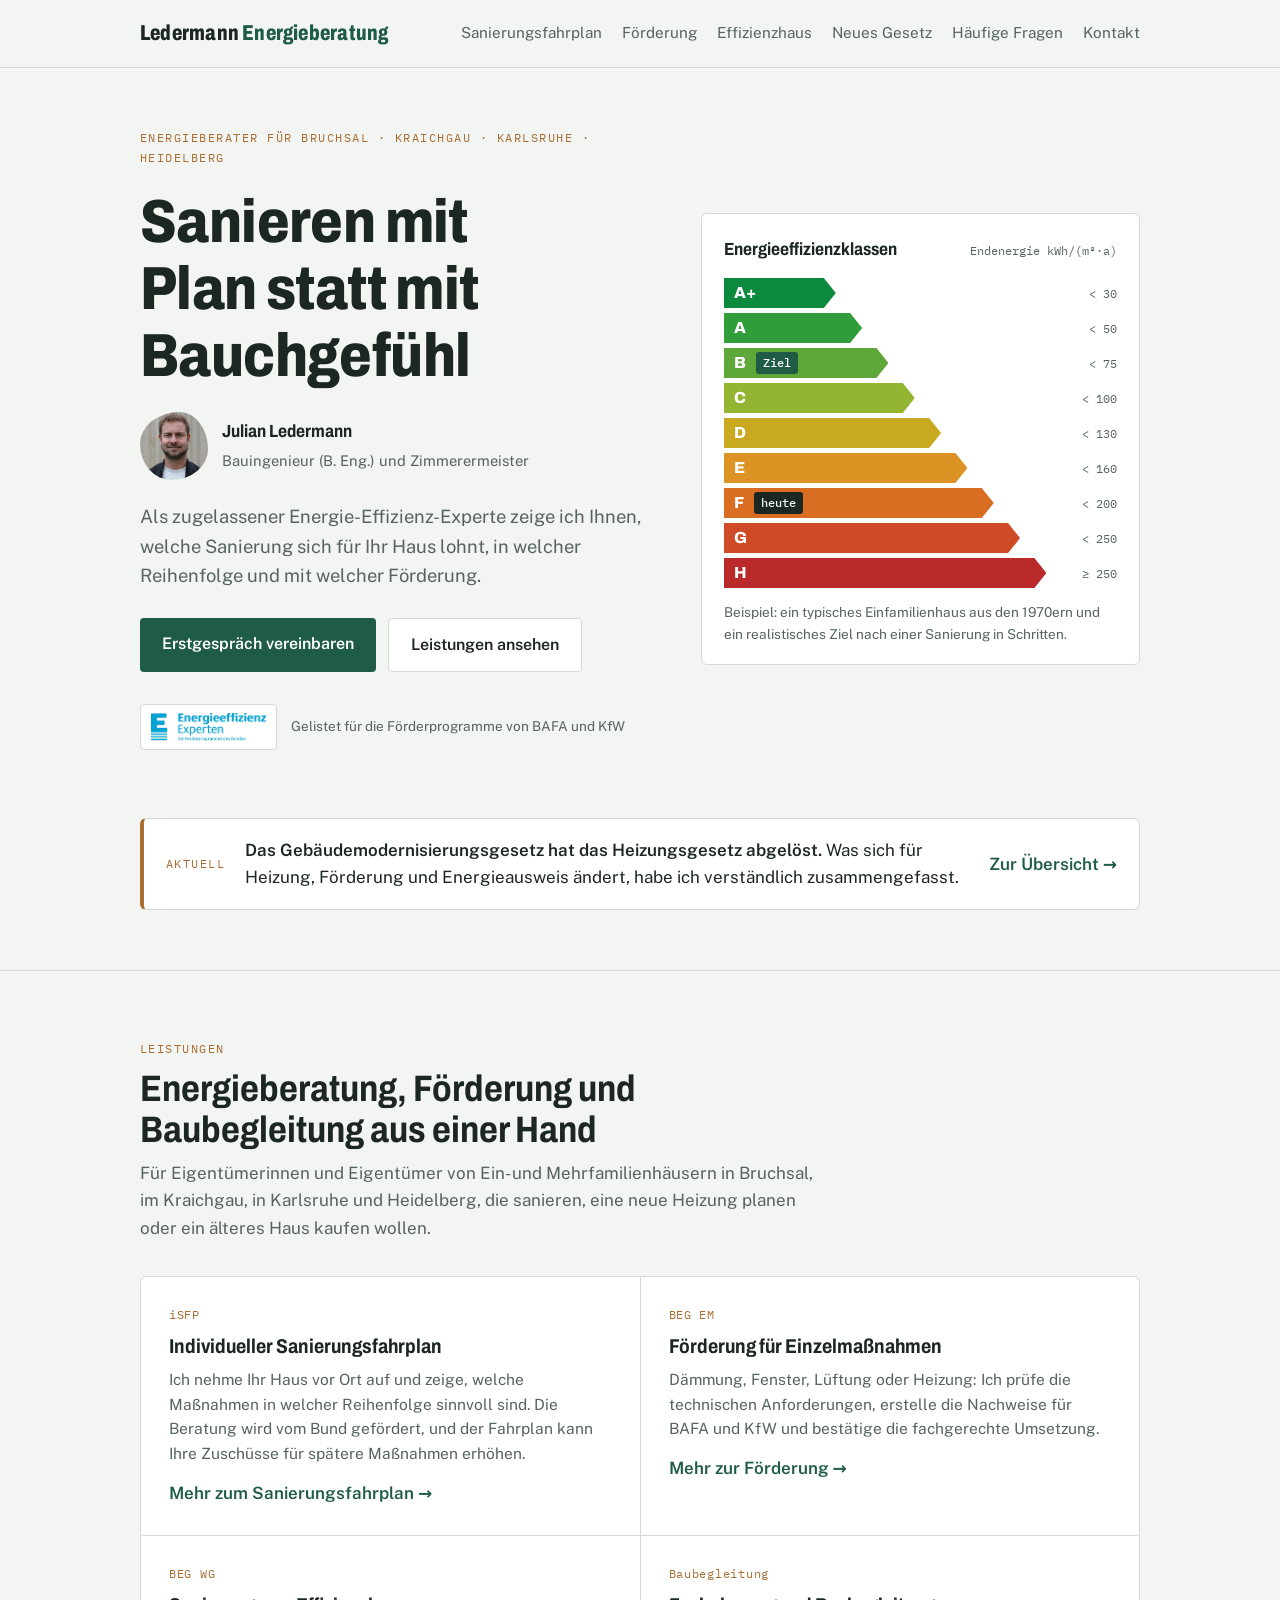
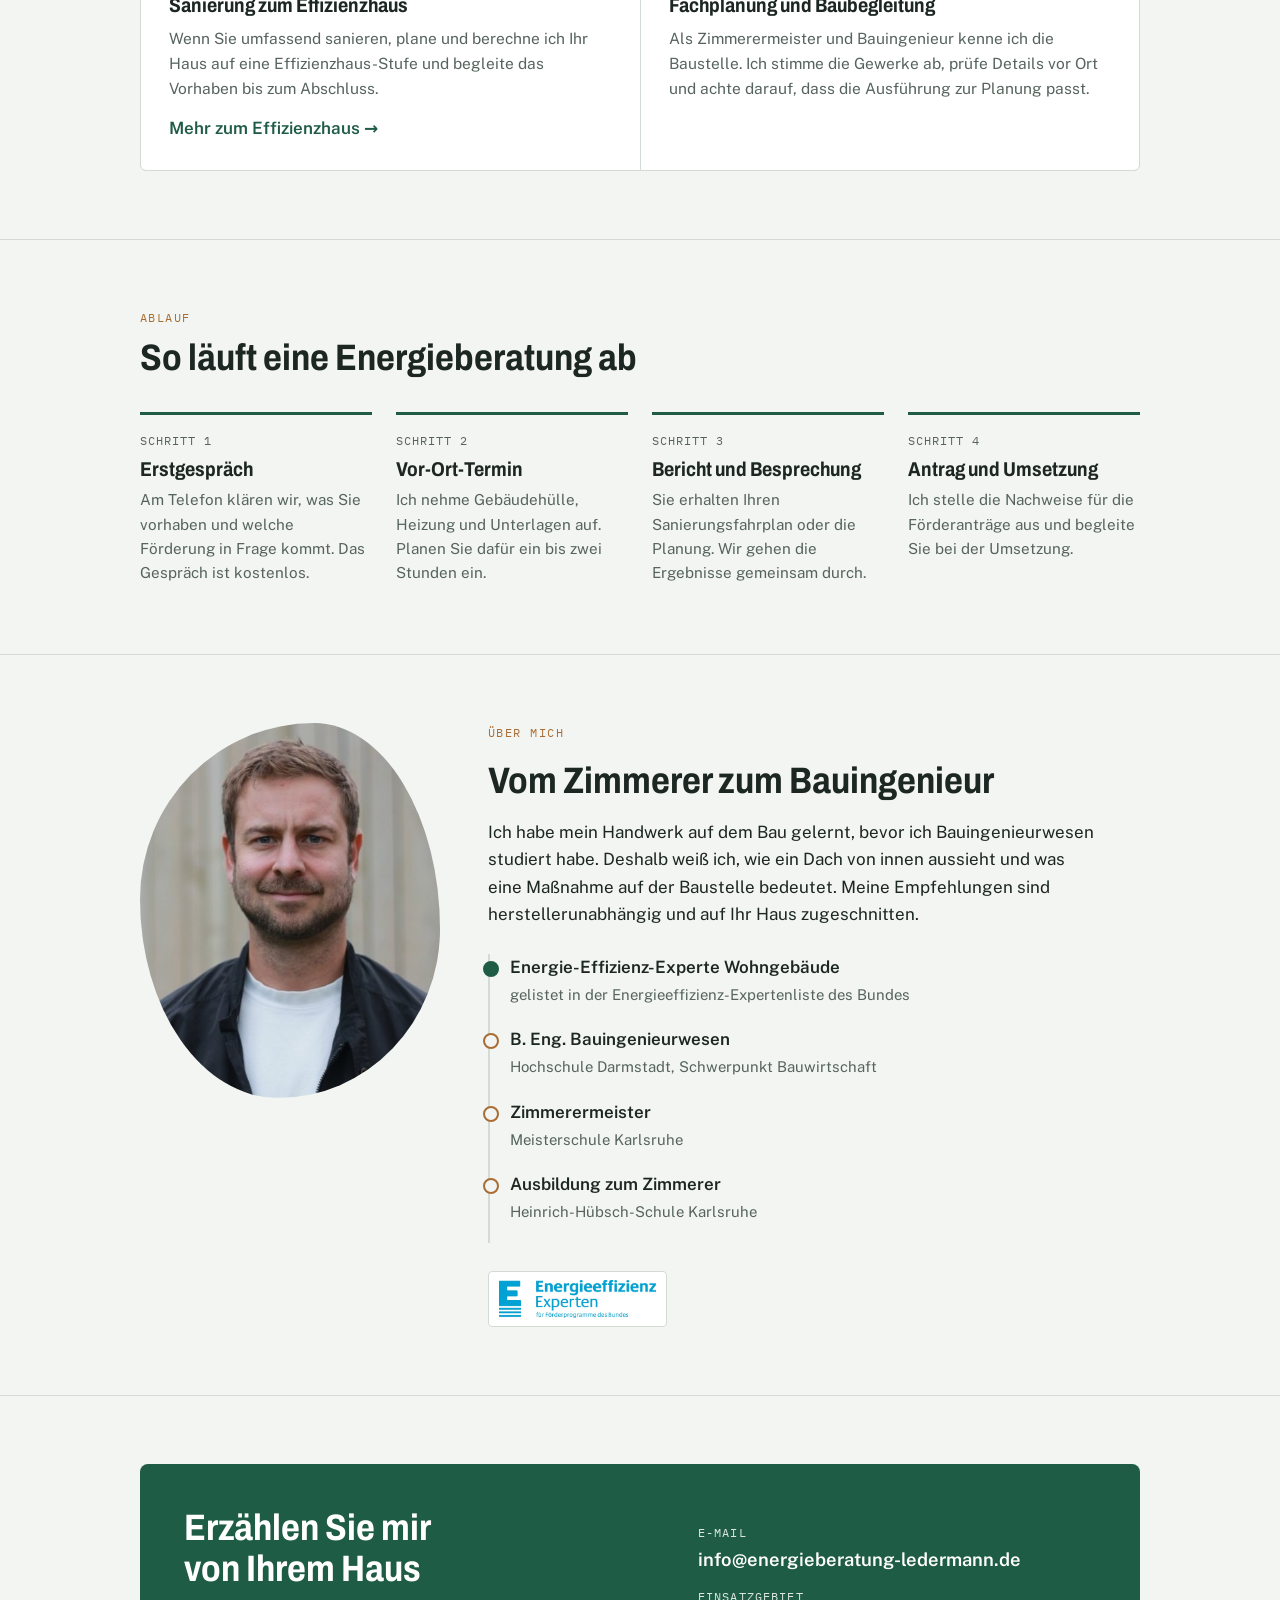
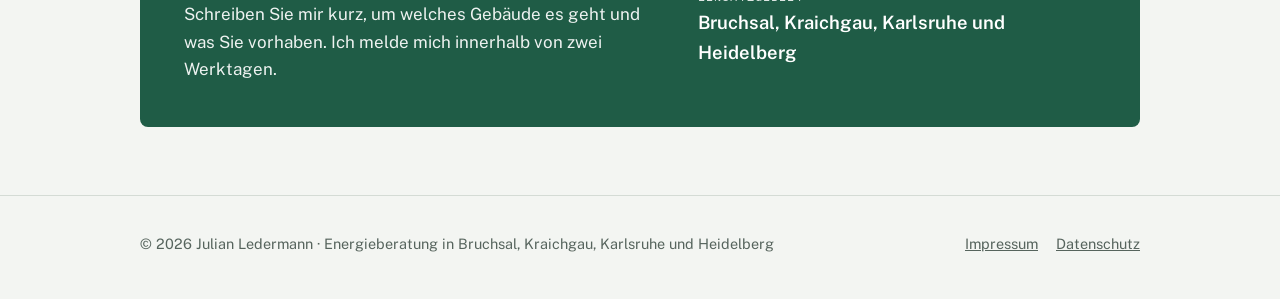
==== commit 0d9fbdff: "Neue Überschrift, Autorenzeile mit Foto, organische Bildform Co-Authored-By: Claude Opus 5.5 <norepl" ====
--- a/index.html
+++ b/index.html
@@ -35,7 +35,8 @@
     <div class="wrap">
       <div class="copy">
         <span class="eyebrow">Energieberater für Bruchsal · Kraichgau · Karlsruhe · Heidelberg</span>
-        <h1>Energieberatung vom Bauingenieur und Zimmerermeister</h1>
+        <h1>Sanieren mit Plan statt mit Bauchgefühl</h1>
+        <div class="byline"><img src="julian-ledermann.jpg" alt="Julian Ledermann" width="68" height="68"><div><b>Julian Ledermann</b><span>Bauingenieur (B. Eng.) und Zimmerermeister</span></div></div>
         <div class="strip">
           <div class="strip-bar" aria-label="Energieklassen A+ bis H, heute F, Ziel B">
             <span class="seg" style="background:#0b8a3e">A+</span>
@@ -50,7 +51,7 @@
           </div>
           <p class="strip-cap">Beispiel: ein typisches Haus aus den 1970ern, von Energieklasse F zu einem realistischen Ziel.</p>
         </div>
-        <p class="lead">Ich bin Julian Ledermann, Bauingenieur, Zimmerermeister und zugelassener Energie-Effizienz-Experte. Ich zeige Ihnen, welche Sanierung sich für Ihr Haus lohnt, in welcher Reihenfolge und mit welcher Förderung.</p>
+        <p class="lead">Als zugelassener Energie-Effizienz-Experte zeige ich Ihnen, welche Sanierung sich für Ihr Haus lohnt, in welcher Reihenfolge und mit welcher Förderung.</p>
         <div class="cta">
           <a class="btn primary" href="#kontakt">Erstgespräch vereinbaren</a>
           <a class="btn ghost" href="#leistungen">Leistungen ansehen</a>
--- a/styles.css
+++ b/styles.css
@@ -196,10 +196,18 @@
 .steps-table td:first-child { font-family: var(--font-mono); width: 5em; }
 
 /* Lange deutsche Wörter umbrechen statt die Seite zu verbreitern */
-h1, h2, h3 { hyphens: auto; -webkit-hyphens: auto; overflow-wrap: break-word; }
+h1, h2, h3 { overflow-wrap: break-word; }
+@media (max-width: 560px) { h1, h2, h3 { hyphens: auto; -webkit-hyphens: auto; } }
 .prose, .split > * { min-width: 0; }
 @media (max-width: 560px) { h1 { font-size: 2rem; } h2 { font-size: 1.5rem; } }
 
 /* Portrait */
 .portrait { display: block; width: 100%; height: auto; max-width: 100%; aspect-ratio: 4 / 5; object-fit: cover; border-radius: 6px; }
 @media (max-width: 860px) { .portrait { max-width: 260px; } }
+
+/* Organische Bildform und Autorenzeile */
+.portrait, .byline img { border-radius: 58% 42% 54% 46% / 47% 55% 45% 53%; }
+.byline { display: flex; align-items: center; gap: 14px; }
+.byline img { width: 68px; height: 68px; object-fit: cover; object-position: 50% 20%; flex: none; }
+.byline b { display: block; font-family: var(--font-display); font-stretch: 85%; font-size: 1.1rem; }
+.byline span { color: var(--muted); font-size: 0.92rem; }
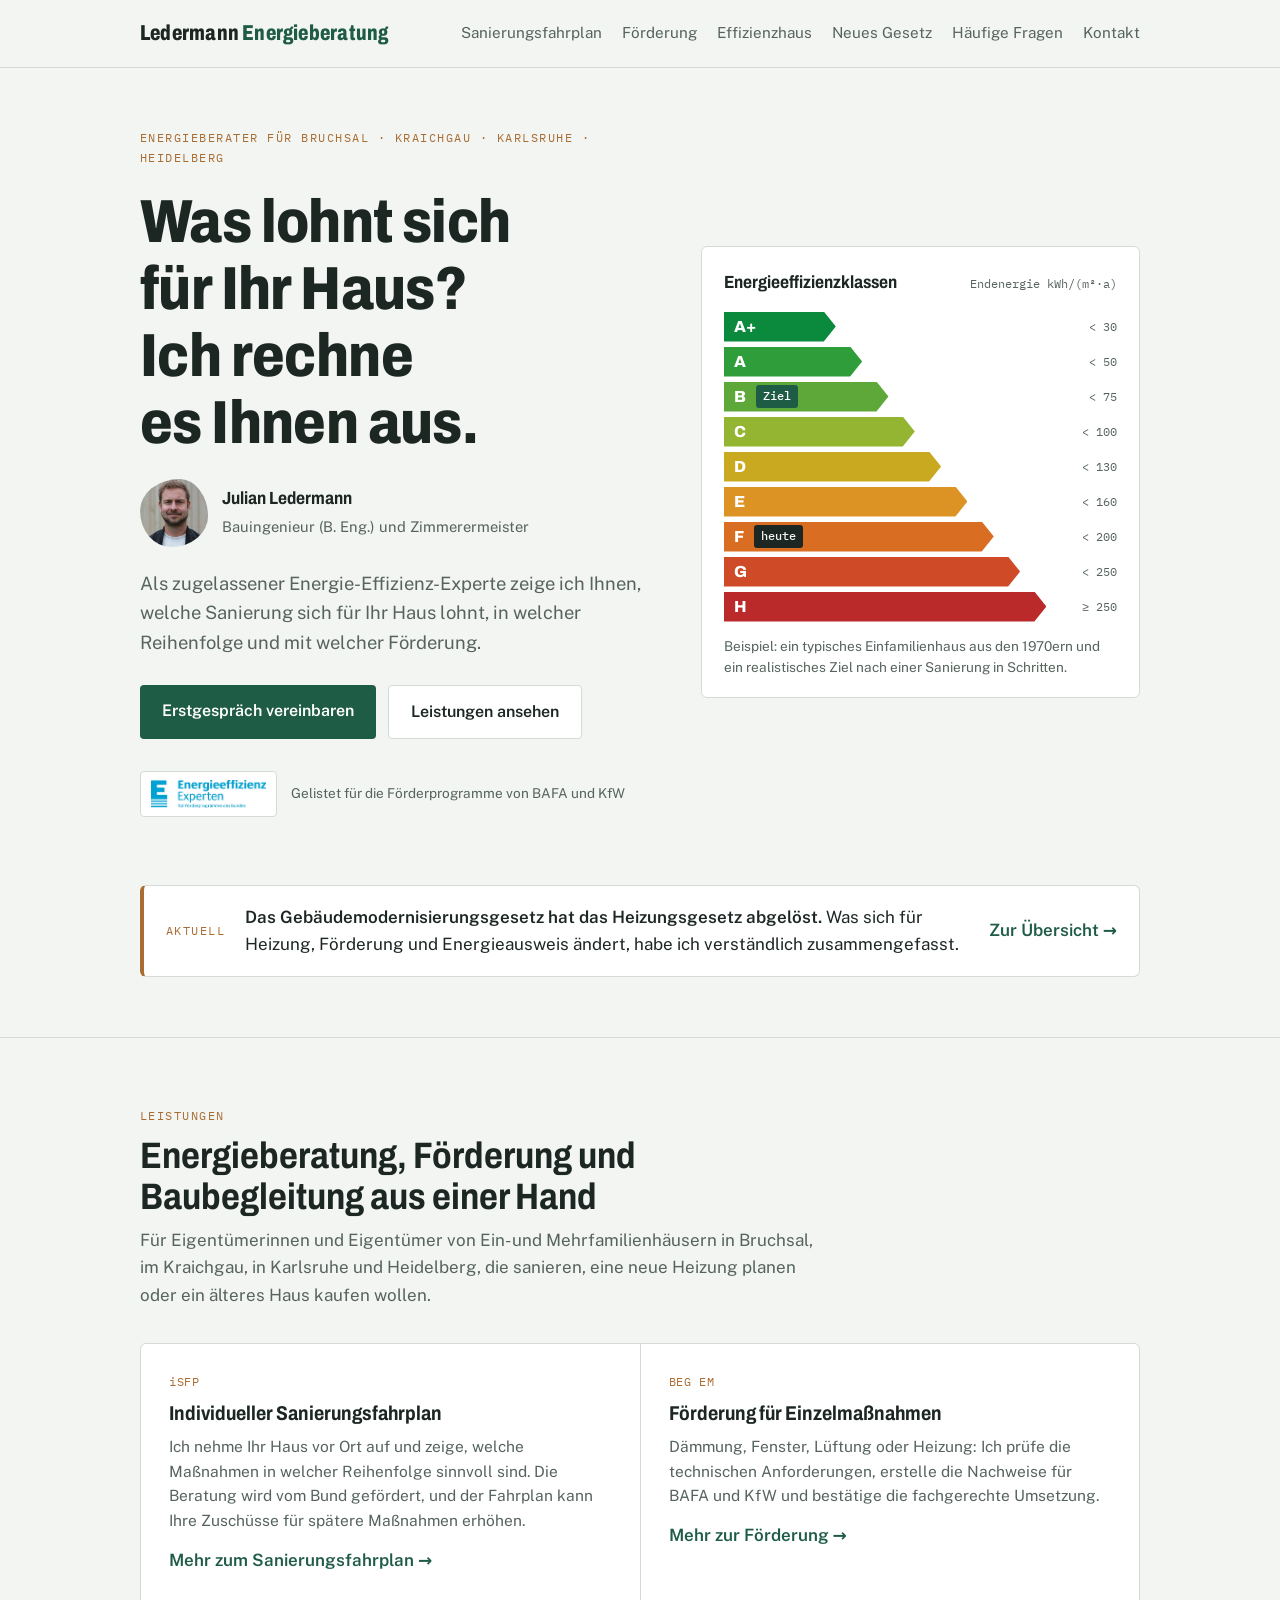
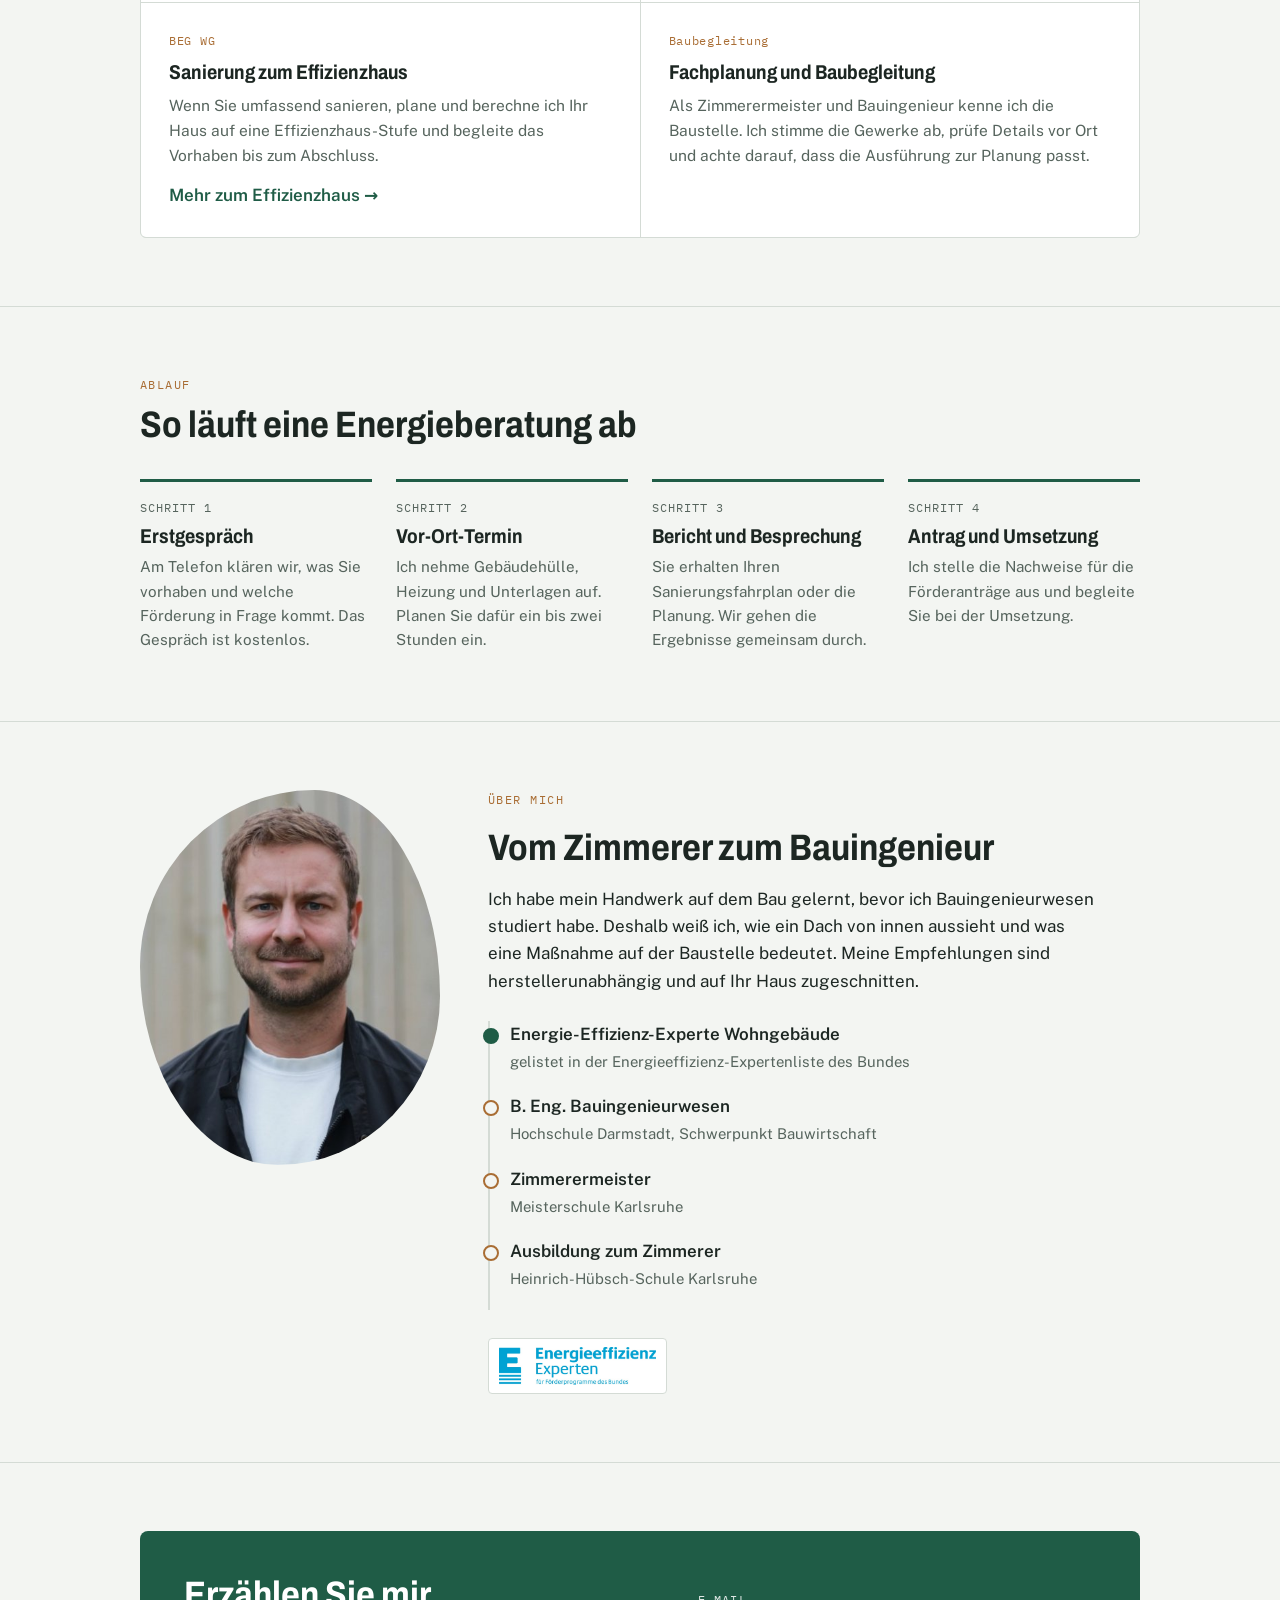
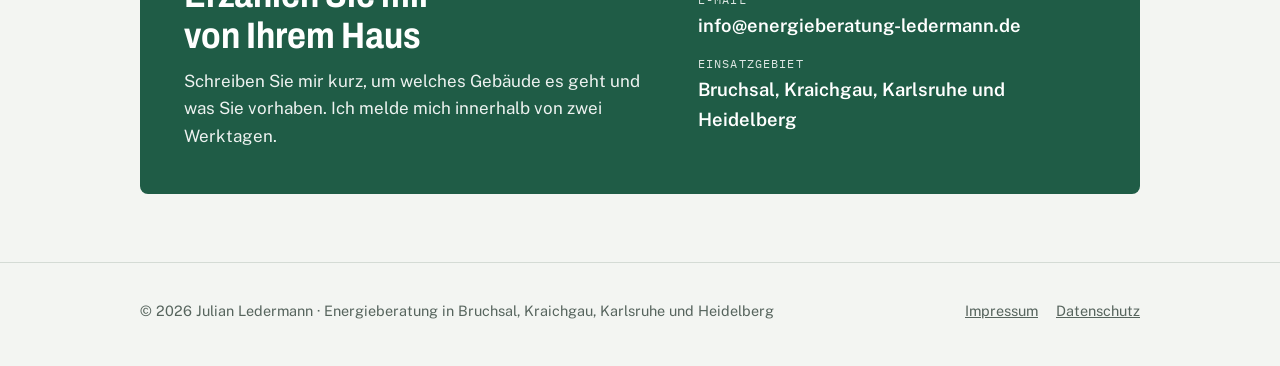
==== commit a00b537d: "Neue Hauptüberschrift Co-Authored-By: Claude Opus 5.5 <noreply@anthropic.com> Claude-Session: https:" ====
--- a/index.html
+++ b/index.html
@@ -35,7 +35,7 @@
     <div class="wrap">
       <div class="copy">
         <span class="eyebrow">Energieberater für Bruchsal · Kraichgau · Karlsruhe · Heidelberg</span>
-        <h1>Sanieren mit Plan statt mit Bauchgefühl</h1>
+        <h1>Was lohnt sich für Ihr Haus? Ich rechne es Ihnen aus.</h1>
         <div class="byline"><img src="julian-ledermann.jpg" alt="Julian Ledermann" width="68" height="68"><div><b>Julian Ledermann</b><span>Bauingenieur (B. Eng.) und Zimmerermeister</span></div></div>
         <div class="strip">
           <div class="strip-bar" aria-label="Energieklassen A+ bis H, heute F, Ziel B">
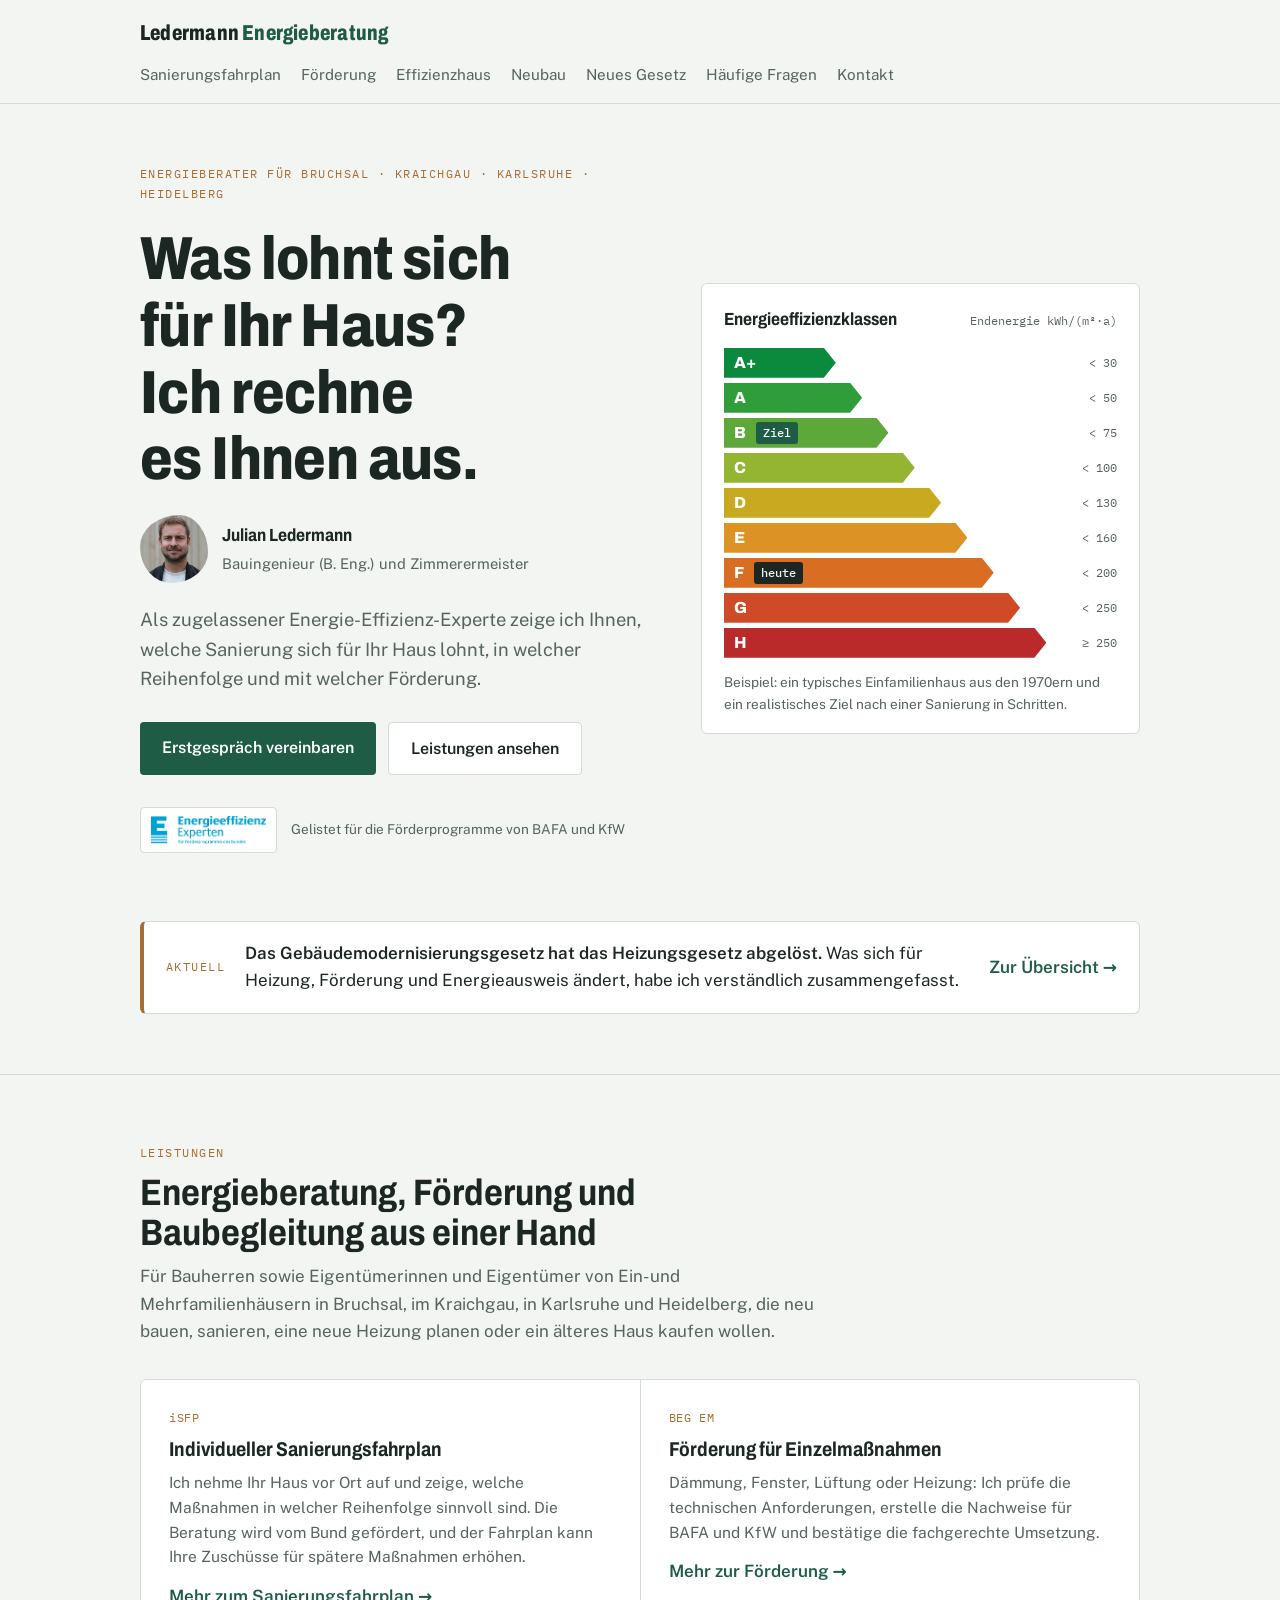
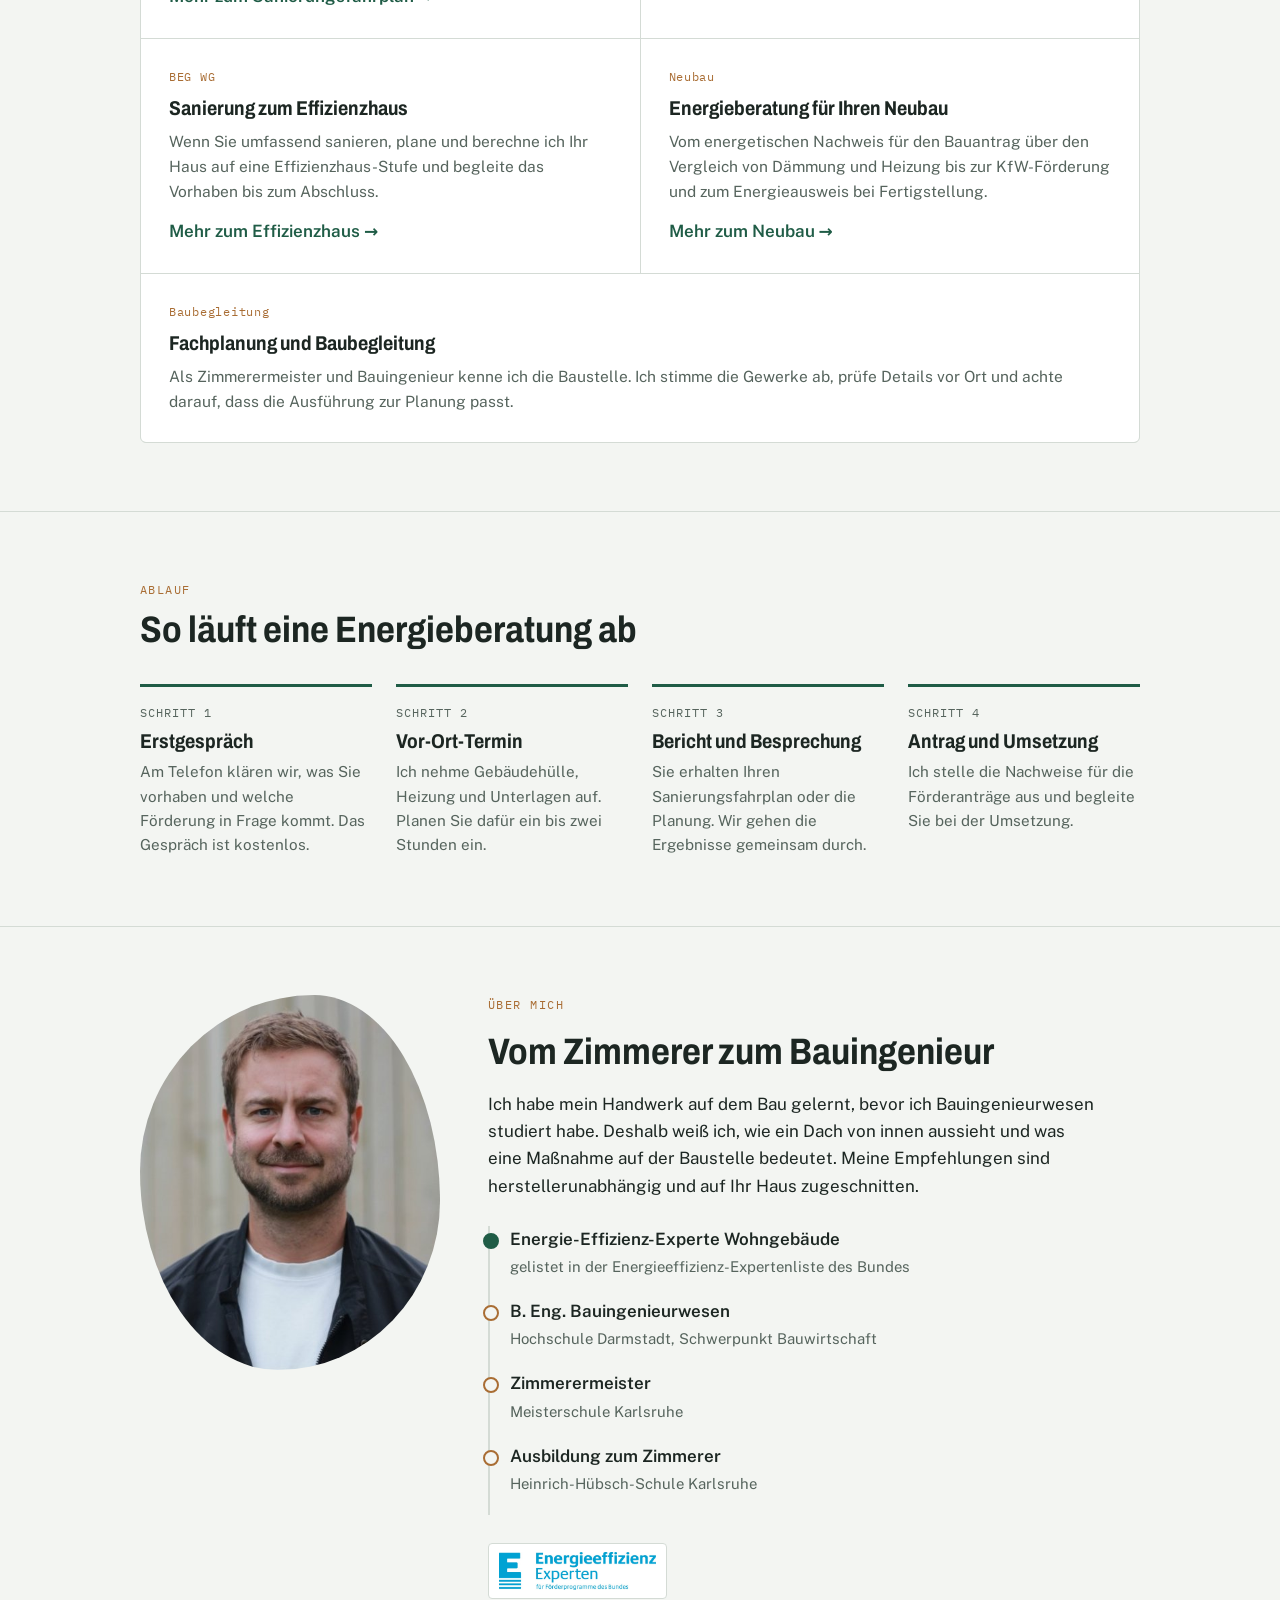
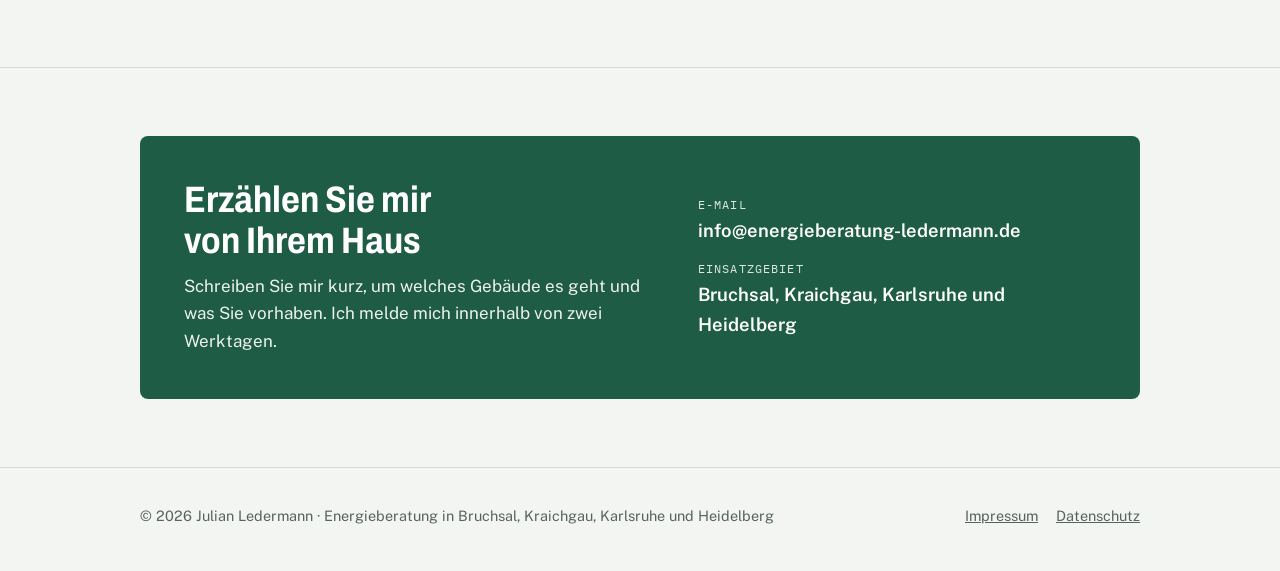
==== commit c7895cbc: "Leistung und Seite Neubau ergänzt Co-Authored-By: Claude Opus 5.5 <noreply@anthropic.com> Claude-Ses" ====
--- a/index.html
+++ b/index.html
@@ -13,7 +13,7 @@
 <meta property="og:locale" content="de_DE">
 <meta name="claude:viewport-fit-sides" content="cover">
 <link rel="stylesheet" href="styles.css">
-<script type="application/ld+json">{"@context": "https://schema.org", "@type": "ProfessionalService", "@id": "https://energieberatung-ledermann.de/#business", "name": "Ledermann Energieberatung", "url": "https://energieberatung-ledermann.de/", "description": "Energieberatung für Wohngebäude: individueller Sanierungsfahrplan (iSFP), Förderung für Einzelmaßnahmen und Sanierung zum Effizienzhaus.", "founder": {"@type": "Person", "name": "Julian Ledermann", "jobTitle": "Energieberater, Zimmerermeister, Bauingenieur (B. Eng.)"}, "areaServed": [{"@type": "Place", "name": "Bruchsal"}, {"@type": "Place", "name": "Kraichgau"}, {"@type": "Place", "name": "Karlsruhe"}, {"@type": "Place", "name": "Heidelberg"}], "address": {"@type": "PostalAddress", "postalCode": "76698", "addressLocality": "Ubstadt-Weiher", "addressRegion": "Baden-Württemberg", "addressCountry": "DE"}, "email": "info@energieberatung-ledermann.de", "knowsAbout": ["Energieberatung", "Sanierungsfahrplan", "BEG-Förderung", "Effizienzhaus", "Gebäudesanierung"]}</script>
+<script type="application/ld+json">{"@context": "https://schema.org", "@type": "ProfessionalService", "@id": "https://energieberatung-ledermann.de/#business", "name": "Ledermann Energieberatung", "url": "https://energieberatung-ledermann.de/", "description": "Energieberatung für Wohngebäude: individueller Sanierungsfahrplan (iSFP), Förderung für Einzelmaßnahmen, Sanierung zum Effizienzhaus und Energieberatung für Neubauten.", "founder": {"@type": "Person", "name": "Julian Ledermann", "jobTitle": "Energieberater, Zimmerermeister, Bauingenieur (B. Eng.)"}, "areaServed": [{"@type": "Place", "name": "Bruchsal"}, {"@type": "Place", "name": "Kraichgau"}, {"@type": "Place", "name": "Karlsruhe"}, {"@type": "Place", "name": "Heidelberg"}], "address": {"@type": "PostalAddress", "postalCode": "76698", "addressLocality": "Ubstadt-Weiher", "addressRegion": "Baden-Württemberg", "addressCountry": "DE"}, "email": "info@energieberatung-ledermann.de", "knowsAbout": ["Energieberatung", "Sanierungsfahrplan", "BEG-Förderung", "Effizienzhaus", "Gebäudesanierung", "Neubau", "Energienachweis"]}</script>
 <script type="application/ld+json">{"@context": "https://schema.org", "@type": "WebSite", "name": "Ledermann Energieberatung", "url": "https://energieberatung-ledermann.de/"}</script>
 </head>
 <body>
@@ -24,6 +24,7 @@
       <a href="sanierungsfahrplan.html">Sanierungsfahrplan</a>
       <a href="foerderung.html">Förderung</a>
       <a href="effizienzhaus.html">Effizienzhaus</a>
+      <a href="neubau.html">Neubau</a>
       <a href="gebaeudemodernisierungsgesetz.html">Neues Gesetz</a>
       <a href="fragen.html">Häufige Fragen</a>
       <a href="index.html#kontakt">Kontakt</a>
@@ -94,7 +95,7 @@
       <div class="sec-head">
         <span class="eyebrow">Leistungen</span>
         <h2>Energieberatung, Förderung und Baubegleitung aus einer Hand</h2>
-        <p>Für Eigentümerinnen und Eigentümer von Ein- und Mehrfamilienhäusern in Bruchsal, im Kraichgau, in Karlsruhe und Heidelberg, die sanieren, eine neue Heizung planen oder ein älteres Haus kaufen wollen.</p>
+        <p>Für Bauherren sowie Eigentümerinnen und Eigentümer von Ein- und Mehrfamilienhäusern in Bruchsal, im Kraichgau, in Karlsruhe und Heidelberg, die neu bauen, sanieren, eine neue Heizung planen oder ein älteres Haus kaufen wollen.</p>
       </div>
       <div class="services">
         <article class="service">
@@ -116,6 +117,12 @@
           <a class="more" href="effizienzhaus.html">Mehr zum Effizienzhaus</a>
         </article>
         <article class="service">
+          <span class="abbr">Neubau</span>
+          <h3>Energieberatung für Ihren Neubau</h3>
+          <p>Vom energetischen Nachweis für den Bauantrag über den Vergleich von Dämmung und Heizung bis zur KfW-Förderung und zum Energieausweis bei Fertigstellung.</p>
+          <a class="more" href="neubau.html">Mehr zum Neubau</a>
+        </article>
+        <article class="service wide">
           <span class="abbr">Baubegleitung</span>
           <h3>Fachplanung und Baubegleitung</h3>
           <p>Als Zimmerermeister und Bauingenieur kenne ich die Baustelle. Ich stimme die Gewerke ab, prüfe Details vor Ort und achte darauf, dass die Ausführung zur Planung passt.</p>
--- a/styles.css
+++ b/styles.css
@@ -211,3 +211,5 @@
 .byline img { width: 68px; height: 68px; object-fit: cover; object-position: 50% 20%; flex: none; }
 .byline b { display: block; font-family: var(--font-display); font-stretch: 85%; font-size: 1.1rem; }
 .byline span { color: var(--muted); font-size: 0.92rem; }
+
+.service.wide { grid-column: 1 / -1; }
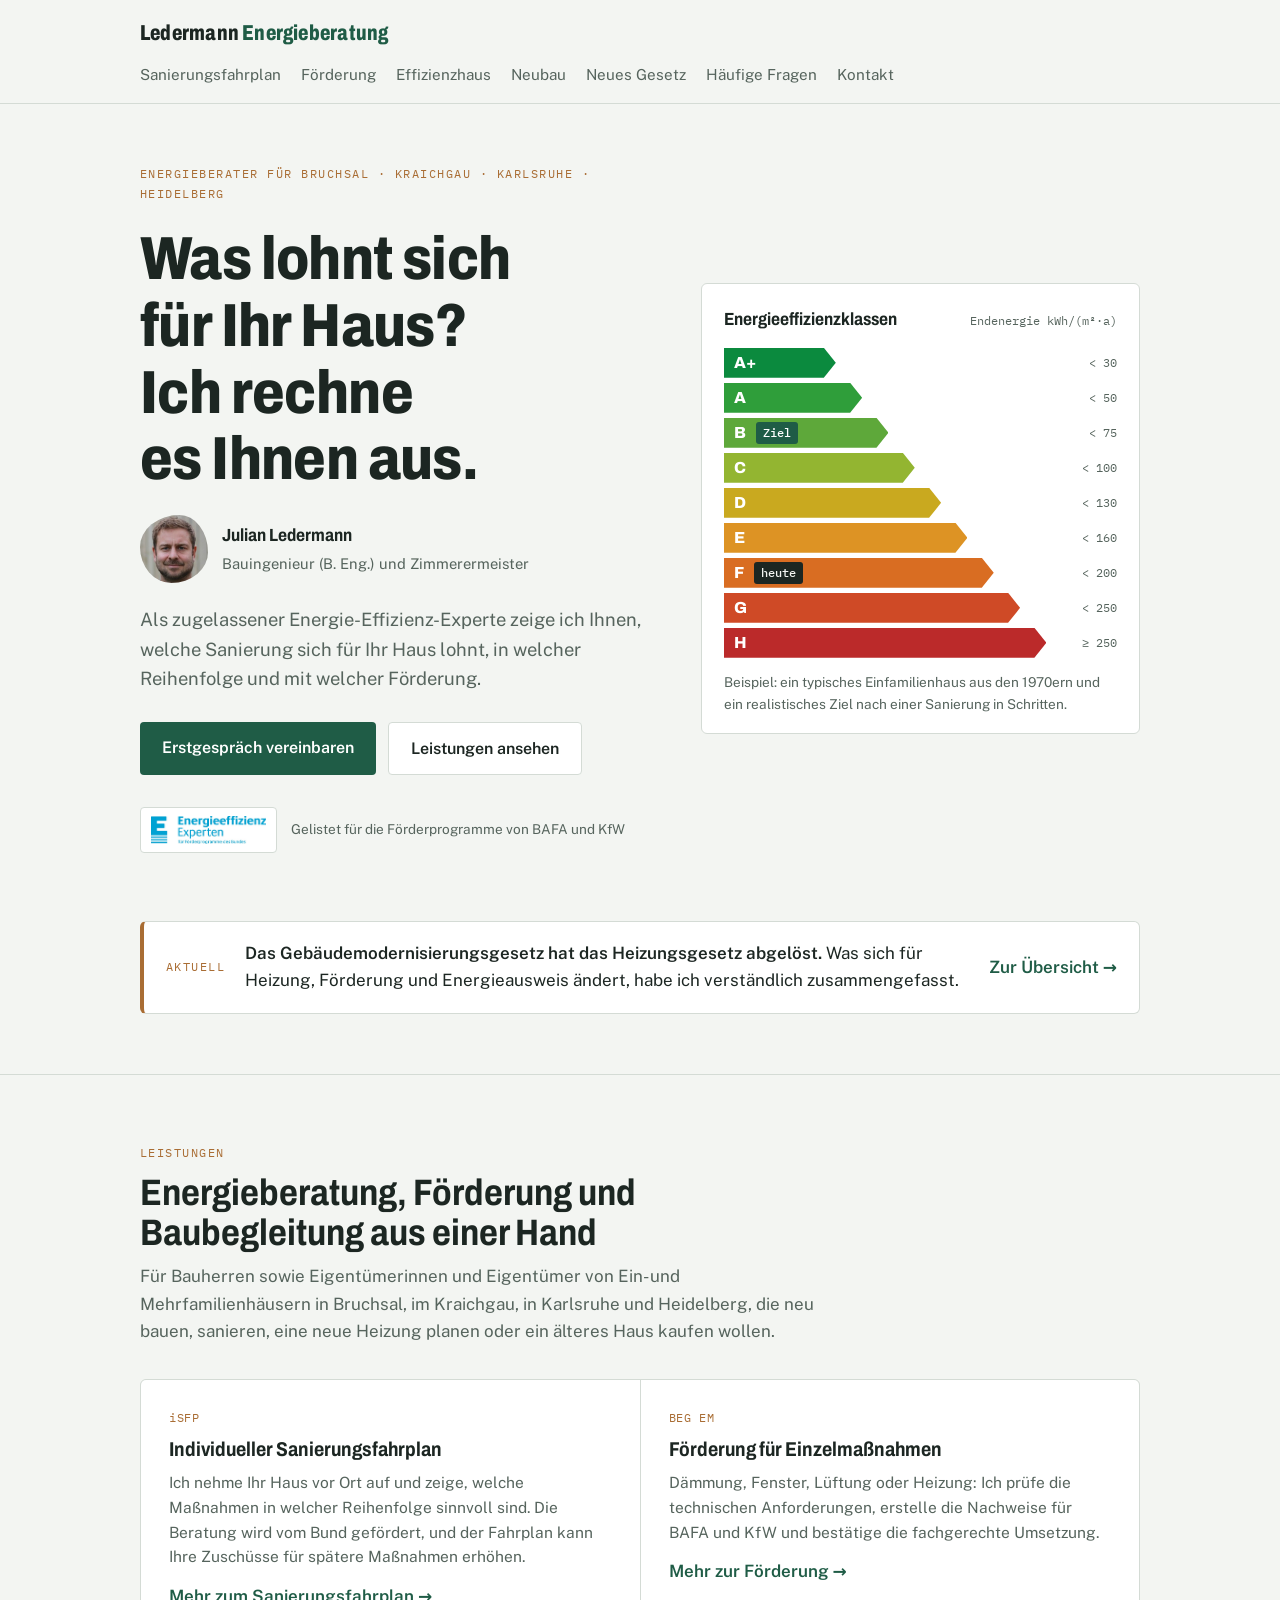
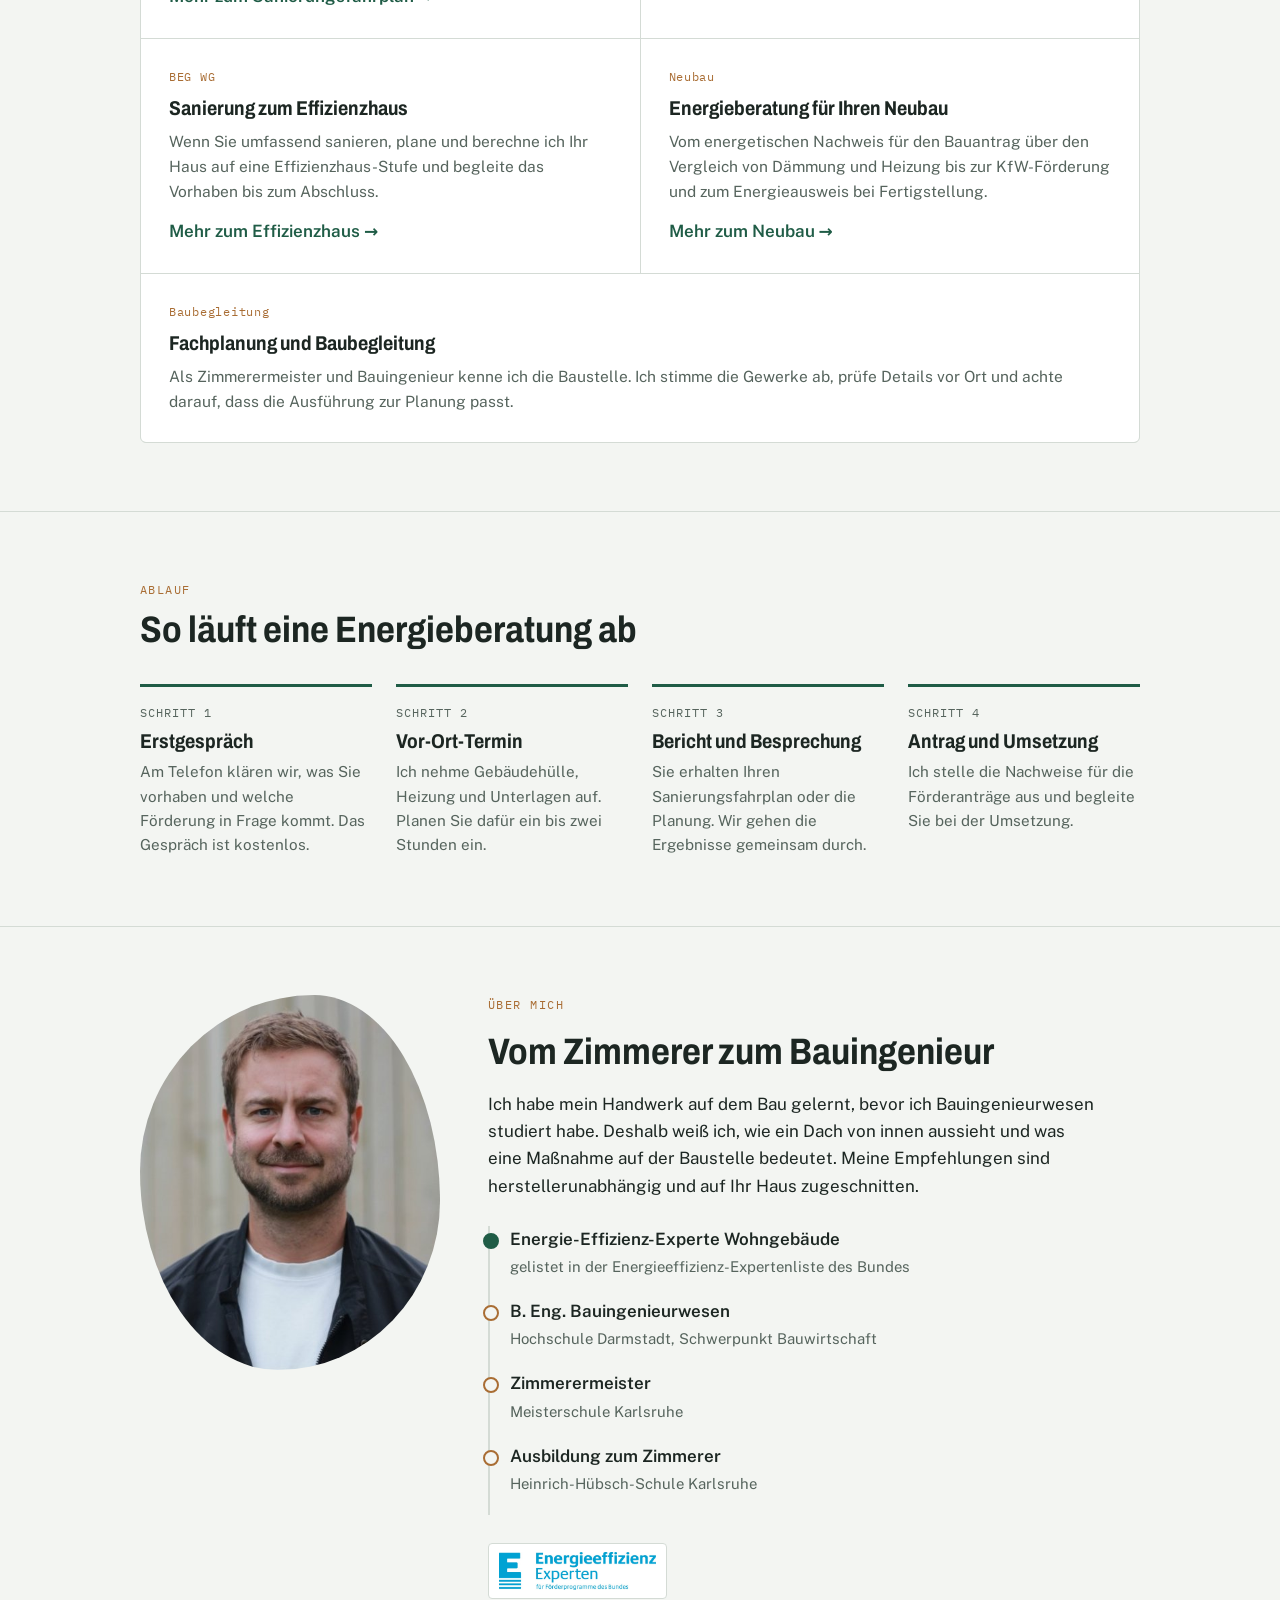
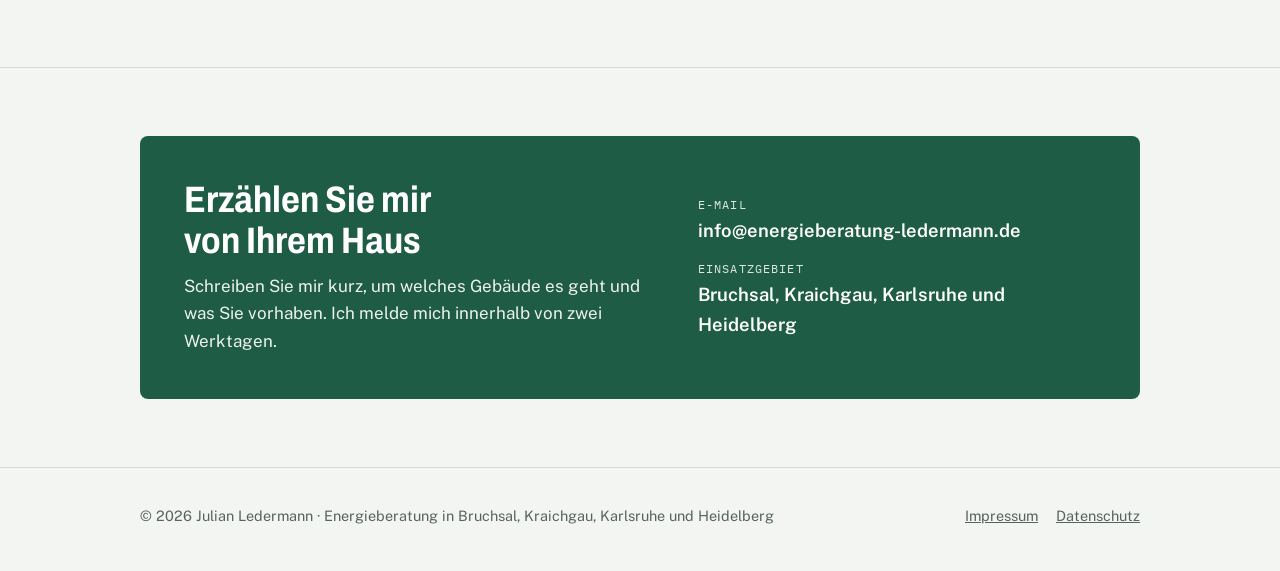
==== commit 36990950: "Quadratisches Vorschaubild, Stylesheet-Versionierung gegen Browser-Cache Co-Authored-By: Claude Opus" ====
--- a/index.html
+++ b/index.html
@@ -12,7 +12,7 @@
 <meta property="og:url" content="https://energieberatung-ledermann.de/">
 <meta property="og:locale" content="de_DE">
 <meta name="claude:viewport-fit-sides" content="cover">
-<link rel="stylesheet" href="styles.css">
+<link rel="stylesheet" href="styles.css?v=6c01914b">
 <script type="application/ld+json">{"@context": "https://schema.org", "@type": "ProfessionalService", "@id": "https://energieberatung-ledermann.de/#business", "name": "Ledermann Energieberatung", "url": "https://energieberatung-ledermann.de/", "description": "Energieberatung für Wohngebäude: individueller Sanierungsfahrplan (iSFP), Förderung für Einzelmaßnahmen, Sanierung zum Effizienzhaus und Energieberatung für Neubauten.", "founder": {"@type": "Person", "name": "Julian Ledermann", "jobTitle": "Energieberater, Zimmerermeister, Bauingenieur (B. Eng.)"}, "areaServed": [{"@type": "Place", "name": "Bruchsal"}, {"@type": "Place", "name": "Kraichgau"}, {"@type": "Place", "name": "Karlsruhe"}, {"@type": "Place", "name": "Heidelberg"}], "address": {"@type": "PostalAddress", "postalCode": "76698", "addressLocality": "Ubstadt-Weiher", "addressRegion": "Baden-Württemberg", "addressCountry": "DE"}, "email": "info@energieberatung-ledermann.de", "knowsAbout": ["Energieberatung", "Sanierungsfahrplan", "BEG-Förderung", "Effizienzhaus", "Gebäudesanierung", "Neubau", "Energienachweis"]}</script>
 <script type="application/ld+json">{"@context": "https://schema.org", "@type": "WebSite", "name": "Ledermann Energieberatung", "url": "https://energieberatung-ledermann.de/"}</script>
 </head>
@@ -37,7 +37,7 @@
       <div class="copy">
         <span class="eyebrow">Energieberater für Bruchsal · Kraichgau · Karlsruhe · Heidelberg</span>
         <h1>Was lohnt sich für Ihr Haus? Ich rechne es Ihnen aus.</h1>
-        <div class="byline"><img src="julian-ledermann.jpg" alt="Julian Ledermann" width="68" height="68"><div><b>Julian Ledermann</b><span>Bauingenieur (B. Eng.) und Zimmerermeister</span></div></div>
+        <div class="byline"><img src="julian-ledermann-klein.jpg" alt="Julian Ledermann" width="68" height="68"><div><b>Julian Ledermann</b><span>Bauingenieur (B. Eng.) und Zimmerermeister</span></div></div>
         <div class="strip">
           <div class="strip-bar" aria-label="Energieklassen A+ bis H, heute F, Ziel B">
             <span class="seg" style="background:#0b8a3e">A+</span>
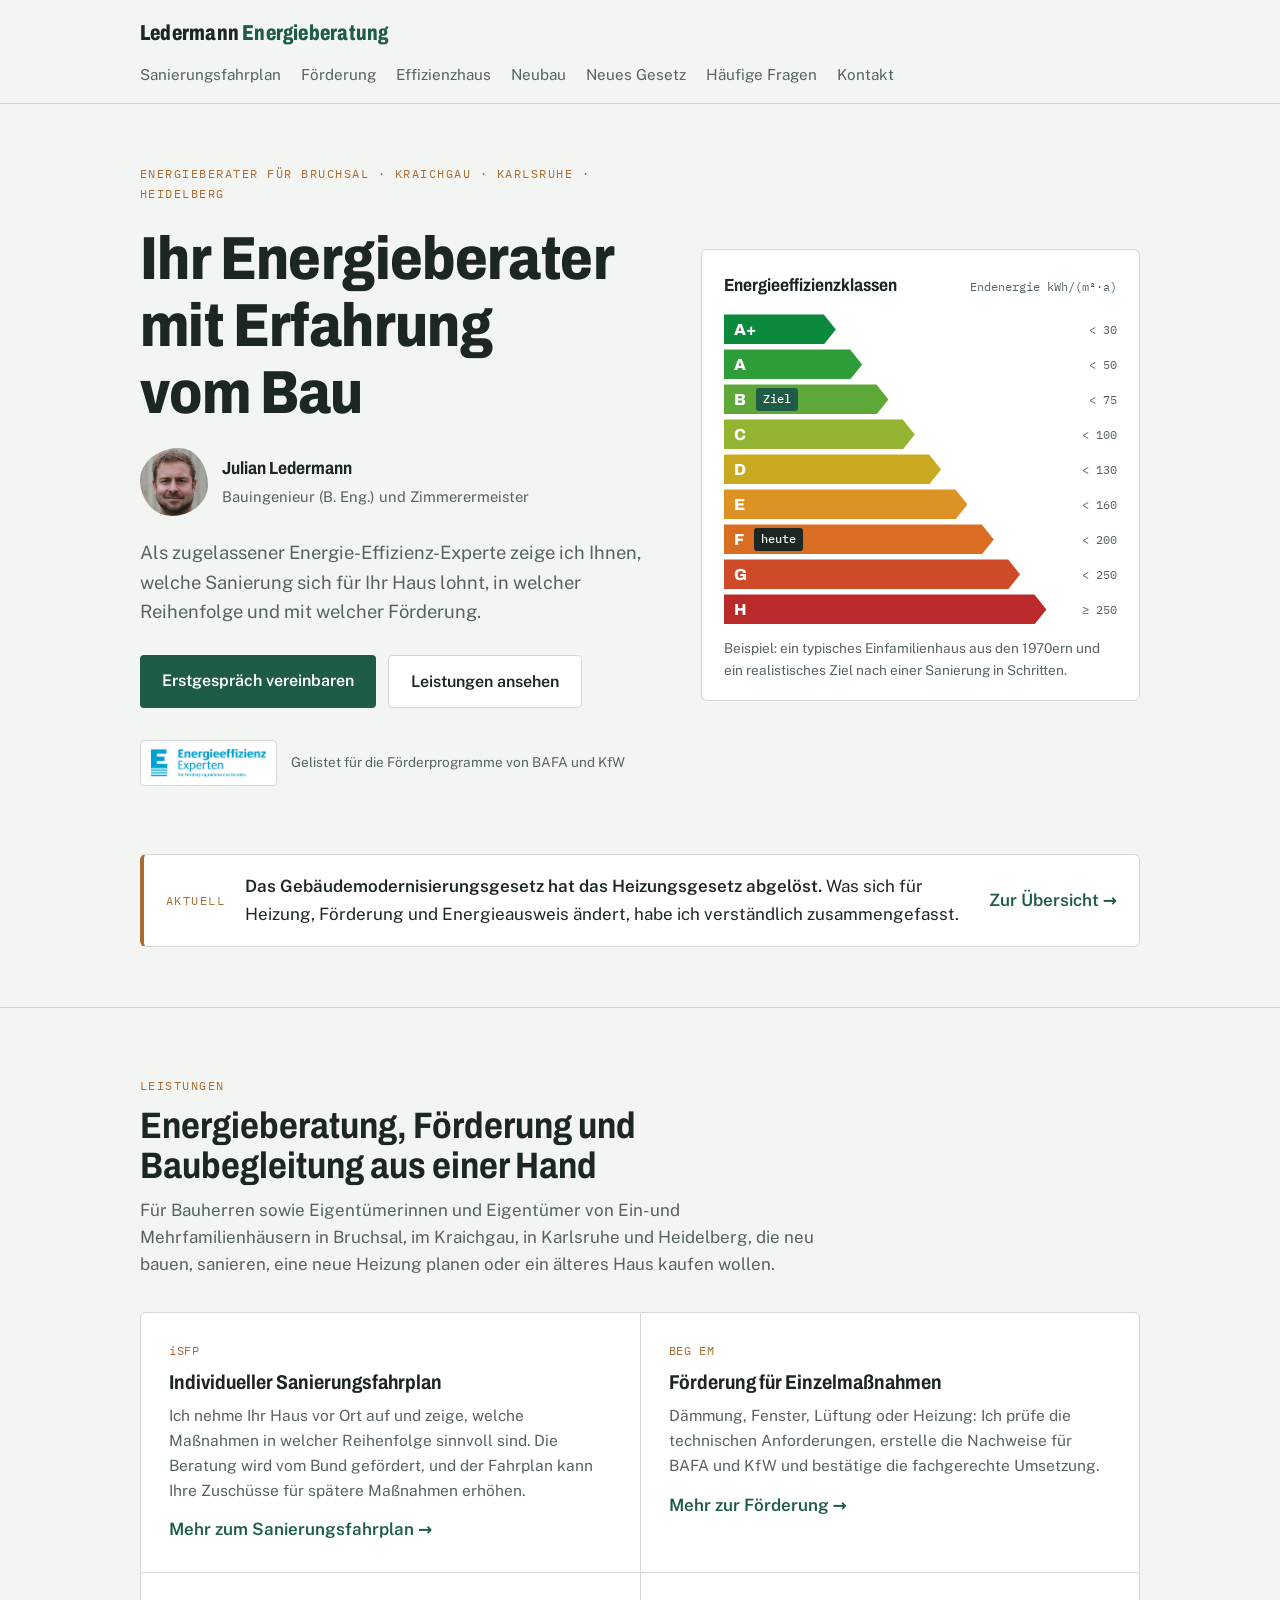
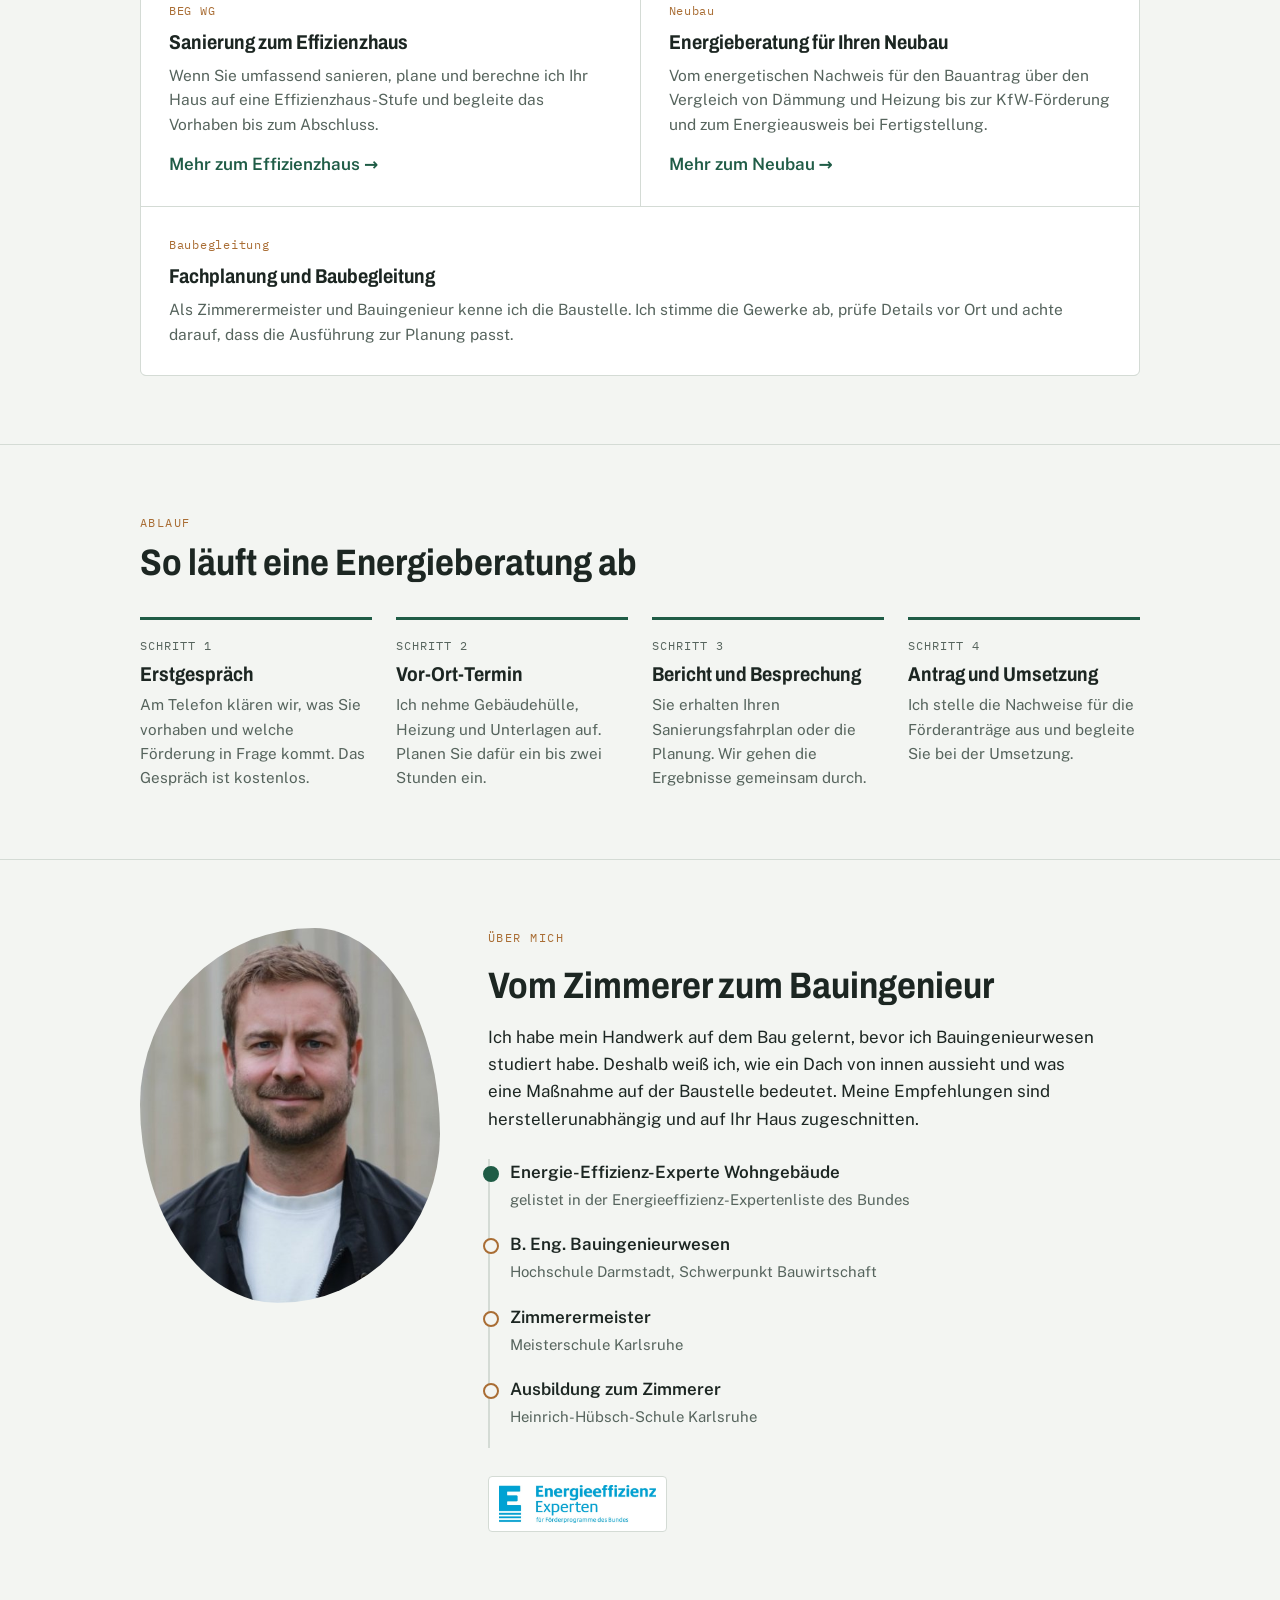
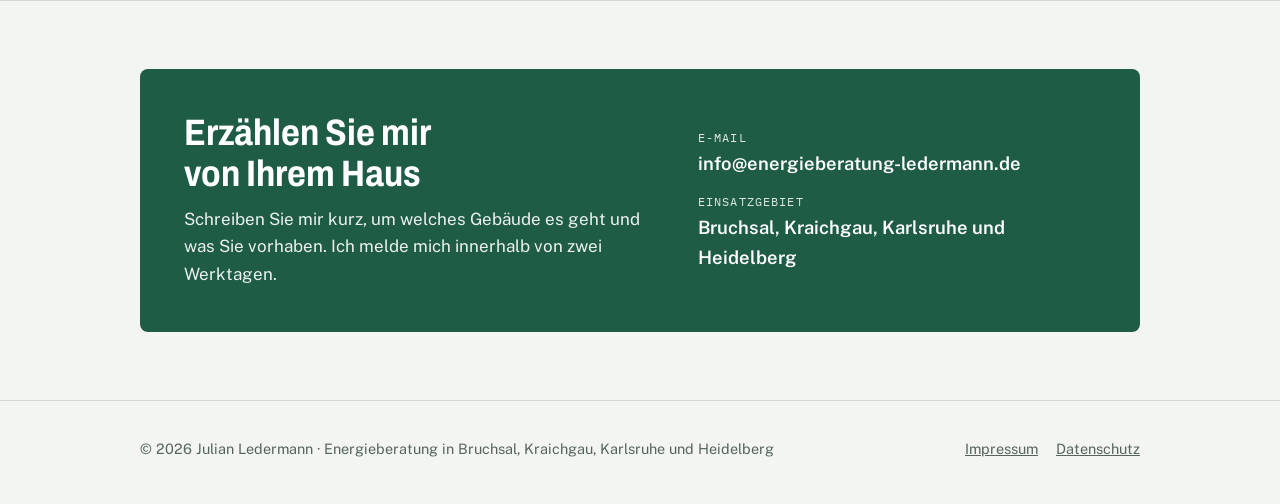
==== commit 506037f4: "Hauptüberschrift: Ihr Energieberater mit Erfahrung vom Bau Co-Authored-By: Claude Opus 5.5 <noreply@" ====
--- a/index.html
+++ b/index.html
@@ -36,7 +36,7 @@
     <div class="wrap">
       <div class="copy">
         <span class="eyebrow">Energieberater für Bruchsal · Kraichgau · Karlsruhe · Heidelberg</span>
-        <h1>Was lohnt sich für Ihr Haus? Ich rechne es Ihnen aus.</h1>
+        <h1>Ihr Energieberater mit Erfahrung vom Bau</h1>
         <div class="byline"><img src="julian-ledermann-klein.jpg" alt="Julian Ledermann" width="68" height="68"><div><b>Julian Ledermann</b><span>Bauingenieur (B. Eng.) und Zimmerermeister</span></div></div>
         <div class="strip">
           <div class="strip-bar" aria-label="Energieklassen A+ bis H, heute F, Ziel B">
